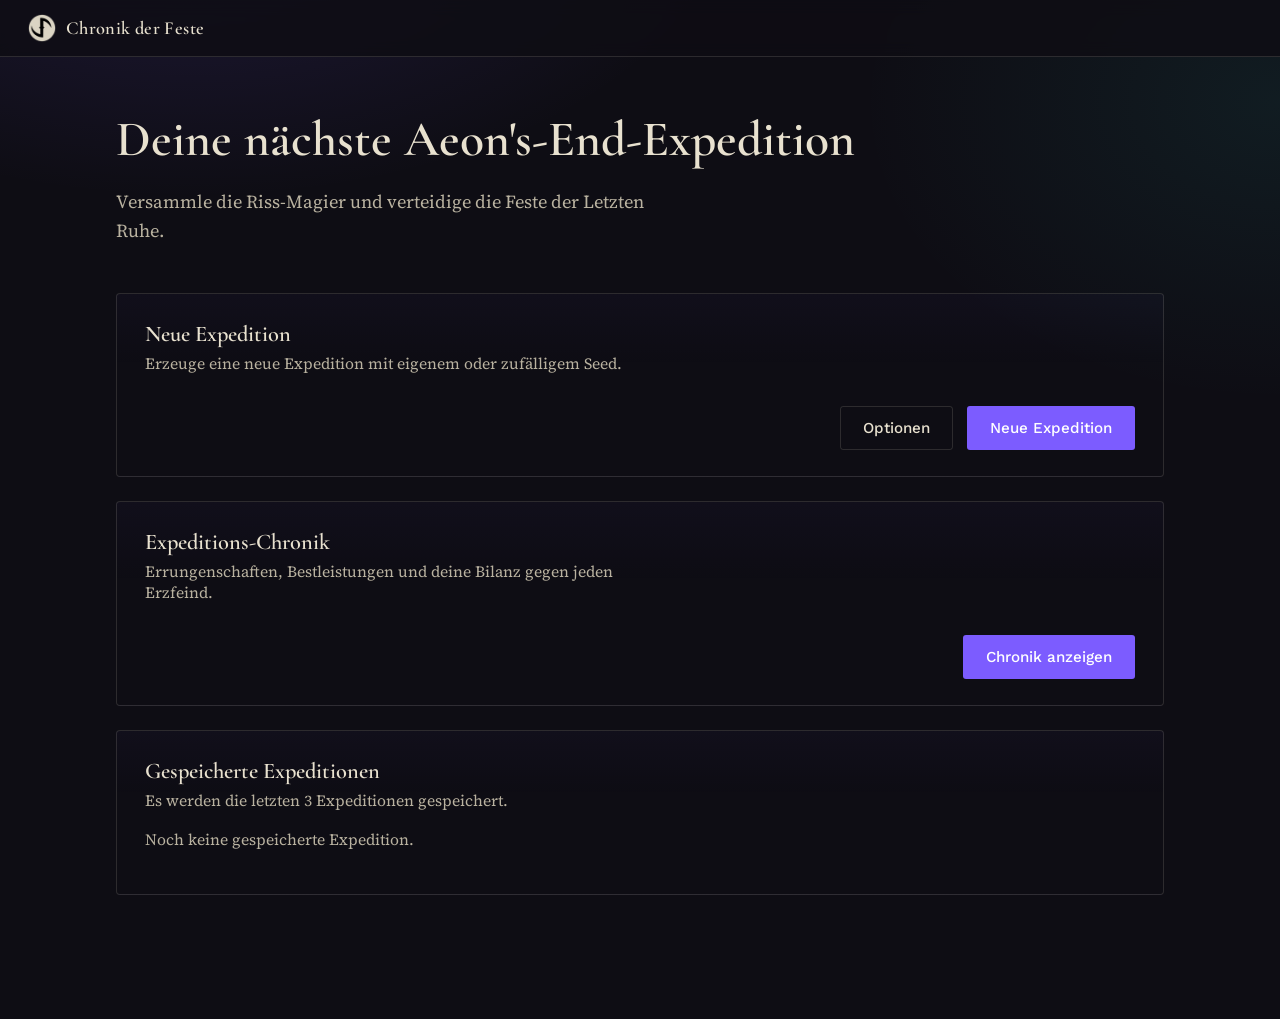
==== index.html @ 25f4274e "Update files" ====
<!DOCTYPE html>
<html lang="de">
<head>
<meta charset="UTF-8">
<meta name="viewport" content="width=device-width, initial-scale=1.0, viewport-fit=cover">
<title>Chronik der Feste — (Expeditions-Generator)</title>
<link rel="preconnect" href="https://fonts.googleapis.com">
<link href="https://fonts.googleapis.com/css2?family=Cormorant+Garamond:wght@500;600;700&family=Source+Serif+4:ital,wght@0,400;0,600;1,400&family=Work+Sans:wght@400;500;600&display=swap" rel="stylesheet">
<link rel="stylesheet" href="styles.css?v=20261008-7">

<!-- PWA / "Zum Home-Bildschirm hinzufügen" auf iPad -->
<link rel="manifest" href="manifest.json">
<link rel="apple-touch-icon" href="icons/aether-icon-180.png">
<link rel="icon" type="image/png" sizes="32x32" href="icons/aether-icon-32.png">
<link rel="icon" type="image/png" sizes="192x192" href="icons/aether-icon-192.png">
<meta name="apple-mobile-web-app-capable" content="yes">
<meta name="apple-mobile-web-app-status-bar-style" content="black-translucent">
<meta name="apple-mobile-web-app-title" content="Aeon's End">
<meta name="theme-color" content="#0e0d14">
</head>
<body>

<div class="sigilbar" id="topbar" hidden>
  <button type="button" class="sigilbar__brand sigilbar__brand--link" id="btnTopbarHome" title="Zur Startseite"><img class="sigilbar__logo" src="icons/aether-icon-64-parchment-inverted.png" alt="" aria-hidden="true">Chronik der Feste</button>
  <div class="sigilbar__steps" id="topbarInfo"></div>
</div>

<main id="app">

  <!-- ===================== Startseite ===================== -->
  <section class="screen" id="screen-home">
    <div class="hero">
      <h1 class="hero__title">Deine nächste Aeon's-End-Expedition</h1>
      <p class="hero__lede">Versammle die Riss-Magier und verteidige die Feste der Letzten Ruhe.</p>
    </div>

    <div class="panel">
      <div class="panel__title">Neue Expedition</div>
      <p class="panel__hint">Erzeuge eine neue Expedition mit eigenem oder zufälligem Seed.</p>
      <p class="panel__hint panel__hint--warning" id="newExpeditionLimitHint" hidden>Du hast bereits 3 Expeditionen gespeichert. Lösche zuerst eine bestehende Kampagne, um eine neue zu starten.</p>
      <div class="actions actions--end">
        <button class="btn btn--ghost" id="btnOptions">Optionen</button>
        <button class="btn btn--primary" id="btnNewExpedition">Neue Expedition</button>
      </div>
    </div>

    <div class="panel">
      <div class="panel__title">Expeditions-Chronik</div>
      <p class="panel__hint">Errungenschaften, Bestleistungen und deine Bilanz gegen jeden Erzfeind.</p>
      <div class="actions actions--end">
        <button class="btn btn--primary" id="btnChronicle">Chronik anzeigen</button>
      </div>
    </div>

    <div class="panel">
      <div class="panel__title">Gespeicherte Expeditionen</div>
      <p class="panel__hint">Es werden die letzten 3 Expeditionen gespeichert.</p>
      <div id="savedExpeditions"></div>
    </div>
  </section>

  <!-- ===================== Expeditions-Chronik ===================== -->
  <section class="screen" id="screen-chronicle">
    <h1 class="section-title">Expeditions-Chronik</h1>
    <p class="section-lede">Dein Fortschritt über alle Expeditionen hinweg: Errungenschaften, Bestleistungen und deine Bilanz gegen jeden Erzfeind.</p>

    <div class="panel">
      <div class="panel__title">Bestleistungen</div>
      <p class="panel__hint">Die drei schnellsten gewonnenen Expeditionen je Spieleranzahl, gemessen an der Gesamtspielzeit.</p>
      <div class="hs" id="highscoreList"></div>
    </div>

    <div class="panel">
      <div class="panel__title">Errungenschaften <span class="panel__count" id="achievementsSummary"></span></div>
      <div class="badge-grid" id="achievementsGrid"></div>
    </div>

    <div class="panel">
      <div class="panel__title">Erzfeind-Ranking <span class="panel__count" id="nemesisRankingSummary"></span></div>
      <p class="panel__hint">Siege und Niederlagen je Versuch, durchschnittliche Dauer gewonnener Kämpfe. Die Ampel leitet sich aus der Siegquote ab (grün leicht, gelb mittel, rot schwer) und erscheint ab 5 Versuchen gegen den Erzfeind, davor steht "Offen".</p>
      <div class="nrank" id="nemesisRankingList"></div>
    </div>

    <div class="actions">
      <button class="btn btn--ghost" id="btnChronicleReset">Zurücksetzen</button>
      <button class="btn btn--ghost" id="btnChronicleBack">Zurück</button>
    </div>
  </section>

  <!-- ===================== Optionen ===================== -->
  <section class="screen" id="screen-options">
    <h1 class="section-title">Optionen</h1>
    <p class="section-lede">Wähle, welche Erweiterungen für Magier/Erzfeinde/Schätze zur Verfügung stehen sollen, und ob der Marktplatz aus einem abweichenden Erweiterungs-Pool gespeist werden soll.</p>

    <div class="panel">
      <div class="panel__title">Erweiterungen (Magier / Erzfeinde / Schätze)</div>
      <div id="optionsExpansionGroups"></div>
    </div>

    <div class="panel">
      <div class="panel__title">Marktplatz-Setup</div>
      <p class="panel__hint">Aus dem Original-Randomizer übernommene Setups steuern, mit welchen Kosten-Einschränkungen die 4 Zauber / 3 Kristalle / 2 Artefakte des Start-Marktplatzes gezogen werden. Mehrere Setups können gleichzeitig aktiv sein — bei jeder neuen Expedition wird eines davon deterministisch über den Seed ausgewählt. Farben: Violett = Kristall, Blau = Artefakt, Beige = Zauber.</p>
      <div id="optionsMarketSetups"></div>
    </div>

    <div class="panel">
      <div class="panel__title">Magier — Tier-Liste</div>
      <p class="panel__hint">Rein informelles Rating als Einschätzungshilfe bei der Charakterauswahl — keine Spiellogik ist daran gebunden. Magier per Drag &amp; Drop in eine andere Zeile ziehen, um die Einordnung anzupassen.</p>
      <div class="tierboard" id="optionsMageTiers"></div>
      <div class="actions actions--end">
        <button class="btn btn--ghost btn--small" id="btnResetMageTiers">Standard-Zuordnung wiederherstellen</button>
      </div>
    </div>

    <div class="panel">
      <div class="panel__title">Reihenfolge-Randomizer — Erweiterte Regeln</div>
      <p class="panel__hint">Gilt für den Reihenfolge-Randomizer im Kampf-Detail-Screen.</p>
      <div class="tord-check-row">
        <input type="checkbox" id="optRuleNoTriple">
        <label for="optRuleNoTriple">
          <span class="tord-check-row__title">Nemesis maximal 2 Züge in Folge</span>
          <span class="tord-check-row__hint">Verhindert z.B. 2× Erzfeind am Rundenende + 2× Erzfeind nach dem Mischen direkt danach (4 in Folge).</span>
        </label>
      </div>
      <div class="tord-check-row">
        <input type="checkbox" id="optRuleNoFirstTurn">
        <label for="optRuleNoFirstTurn">
          <span class="tord-check-row__title">Nemesis darf einen neuen Kampf nicht eröffnen</span>
          <span class="tord-check-row__hint">Gilt nur für die allererste aufgedeckte Karte eines neuen Kampfes.</span>
        </label>
      </div>
    </div>

    <div class="panel">
      <div class="panel__title">Kampf-Detail-Screen — Darstellung</div>
      <div class="tord-check-row">
        <input type="checkbox" id="optTabletMode">
        <label for="optTabletMode">
          <span class="tord-check-row__title">Tablet-Modus</span>
          <span class="tord-check-row__hint">Aus: klassische Ansicht. An: neue, tablet-optimierte Ansicht mit größeren Karten und HP-Zählern.</span>
        </label>
      </div>
    </div>

    <div class="panel">
      <div class="panel__title">Expeditionsregeln</div>
      <div class="tord-check-row">
        <input type="checkbox" id="optFinalDefeat">
        <label for="optFinalDefeat">
          <span class="tord-check-row__title">Finale Niederlage nach 3 verlorenen Kämpfen gegen denselben Erzfeind</span>
          <span class="tord-check-row__hint">Ist die Option aktiv, endet die Expedition nach der 3. Niederlage in Folge gegen denselben Erzfeind auf dem Game-Over-Screen, statt zur Übersicht zurückzukehren.</span>
        </label>
      </div>
    </div>

    <div class="actions">
      <button class="btn btn--ghost" id="btnOptionsBack">Einstellungen übernehmen</button>
      <div></div>
    </div>
  </section>

  <!-- ===================== Neue Expedition ===================== -->
  <section class="screen" id="screen-new-expedition">
    <h1 class="section-title">Neue Expedition erzeugen</h1>
    <p class="section-lede">Gib der Expedition einen Namen und optional einen eigenen Seed. Bleibt der Seed leer, wird beim Erzeugen automatisch ein zufälliger Seed vergeben.</p>

    <div class="panel">
      <div class="field-row">
        <div class="field">
          <span>Name der Expedition</span>
          <input type="text" id="newExpeditionName">
        </div>
        <div class="field field--narrow">
          <span>Seed (optional)</span>
          <input type="text" id="newExpeditionSeed" placeholder="leer lassen für Zufall">
        </div>
      </div>
      <div class="field-row">
        <div class="field">
          <span>Marktplatz-Setup</span>
          <select id="newExpeditionMarketSetup"></select>
        </div>
        <div class="field">
          <span>Spieleranzahl</span>
          <select id="newExpeditionPlayerCount">
            <option value="2">2</option>
            <option value="3">3</option>
            <option value="4">4</option>
            <!-- Reine Markierung für 4 Spieler ohne eigene Spiellogik (keine offizielle
                 Regel-Variante): Party-Größe, Magier-Vorschläge (5), Schatz-Ziele und der
                 Nemesis-A/V-Kartenaufbau bleiben exakt identisch zur normalen Option "4" —
                 siehe createExpedition() in app.js. Ist jetzt der Default (siehe Nutzer-Vorgabe). -->
            <option value="4-easy" selected>4 Spieler: einfaches Spiel</option>
          </select>
        </div>
      </div>
      <div class="field-row">
        <div class="field">
          <span>Schwierigkeit</span>
          <!-- Eigenständige Option, losgelöst von "4 Spieler: einfaches Spiel" — steuert
               ausschließlich die Start-Werte der Feste-/Erzfeind-Zähler (siehe
               nemesisStartHealth()/festeStartValue() in app.js). -->
          <select id="newExpeditionDifficulty">
            <option value="normal">Normal</option>
            <option value="leicht" selected>Leicht</option>
          </select>
        </div>
        <div class="field"></div>
      </div>
    </div>

    <div class="actions">
      <button class="btn btn--ghost" id="btnNewExpeditionBack">Zurück</button>
      <button class="btn btn--primary" id="btnCreateExpedition">Expedition erzeugen</button>
    </div>
  </section>

  <!-- ===================== Aufbau 3a: Charakterauswahl ===================== -->
  <section class="screen" id="screen-build-party">
    <div class="build-progress"></div>
    <h1 class="section-title">Aufbau — Charakterauswahl</h1>
    <p class="section-lede" id="buildPartySeed"></p>
    <div class="panel">
      <div class="panel__title">Magier-Vorschläge <span class="count-badge" id="buildPartyCount"></span></div>
      <p class="panel__hint" id="buildPartyHint">Wähle deine Magier für die Gruppe.</p>
      <div class="chipgrid chipgrid--mages" id="buildPartyChoices"></div>
      <div class="synergy-hint" id="buildPartySynergyHint" hidden></div>
    </div>
    <div class="actions">
      <button class="btn btn--ghost" id="btnBuildPartyBack">Zurück</button>
      <button class="btn btn--primary" id="btnBuildPartyNext">Weiter</button>
    </div>
  </section>

  <!-- ===================== Aufbau 3b: Marktplatz-Vorschau ===================== -->
  <section class="screen" id="screen-build-market">
    <div class="build-progress"></div>
    <h1 class="section-title">Aufbau — Marktplatz-Vorschau</h1>
    <p class="section-lede">Das ist der Start-Marktplatz dieser Expedition (4 Zauber, 3 Kristalle, 2 Artefakte). <span id="buildMarketSetupName"></span></p>
    <div class="panel" id="buildMarketGroups"></div>
    <div class="actions">
      <button class="btn btn--ghost" id="btnBuildMarketBack">Zurück</button>
      <button class="btn btn--primary" id="btnBuildMarketNext">Weiter</button>
    </div>
  </section>

  <!-- ===================== Aufbau 3c: Nemesis-Vorbereitung ===================== -->
  <section class="screen" id="screen-build-nemesis">
    <div class="build-progress"></div>
    <h1 class="section-title">Aufbau — Nemesis-Vorbereitung</h1>
    <p class="section-lede">Lege alle verbesserten Nemesis-Karten, die diese Expedition insgesamt benötigt, bereit. Welcher Erzfeind welchen Kampf bestreitet, bleibt weiterhin bis zum jeweiligen Reveal ein Geheimnis.</p>
    <div id="buildNemesisList"></div>
    <div class="actions">
      <button class="btn btn--ghost" id="btnBuildNemesisBack">Zurück</button>
      <div class="actions actions--end">
        <button class="btn btn--ghost" id="btnBuildNemesisNext">Erzählung generieren</button>
        <button class="btn btn--primary" id="btnBuildNemesisSkipStory">Expedition starten</button>
      </div>
    </div>
  </section>

  <!-- ===================== Generierung (Copy & Paste) ===================== -->
  <section class="screen" id="screen-generate">
    <div class="build-progress"></div>
    <h1 class="section-title">Erzählung generieren</h1>
    <p class="section-lede">Kopiere den Prompt in ein Claude-Fenster, füge die Antwort danach hier ein.</p>

    <div class="actions actions--end actions--gap-below">
      <button class="btn btn--ghost" id="btnSkipStory">Starte Expedition ohne Erzählung</button>
    </div>

    <div class="panel">
      <div class="panel__title">1. Prompt kopieren</div>
      <p class="panel__hint" id="genCopyHint">Auf manchen Tablets funktioniert das automatische Kopieren nicht — der Prompt steht dann unten als Vorschau: Text per Fingertipp markieren und über das Kontextmenü kopieren.</p>
      <textarea class="prompt-textarea" id="genPromptText" rows="8" readonly></textarea>
      <div class="actions actions--end" style="margin-top:14px;">
        <button class="btn btn--ghost" id="btnCopyPrompt">📋 In die Zwischenablage kopieren</button>
      </div>
    </div>

    <div class="panel">
      <div class="panel__title">2. Antwort einfügen</div>
      <textarea class="prompt-textarea" id="genResponseInput" rows="10" placeholder="Antwort von Claude hier einfügen…"></textarea>
    </div>

    <div class="actions">
      <button class="btn btn--ghost" id="btnGenerateBack">Zurück</button>
      <button class="btn btn--primary" id="btnSubmitGeneration">Expedition starten</button>
    </div>
  </section>

  <!-- ===================== Expeditionsübersicht ===================== -->
  <section class="screen" id="screen-overview">
    <div class="hero">
      <p class="hero__kicker" id="overviewSeed"></p>
      <h1 class="hero__title" id="overviewName"></h1>
      <p class="hero__lede" id="overviewScore"></p>
    </div>

    <div class="actions actions--end actions--gap-below">
      <button class="btn btn--ghost" id="btnShowBarracks">Kaserne öffnen</button>
    </div>

    <div class="panel" id="barracksPanel" hidden>
      <div class="panel__title">Kaserne</div>
      <p class="panel__hint">Stelle Party, Marktplatz und aktive Schätze aus deiner gesamten Kaserne frei zusammen (entsprechend der Regeln). Eine gültige Auswahl wird automatisch übernommen.</p>
      <div id="barracksContent"></div>
      <p class="pool-summary" id="barracksHint"></p>
    </div>

    <div class="panel">
      <div class="panel__title">Erzfeinde</div>
      <div class="chipgrid" id="nemesisTiles"></div>
    </div>

    <div class="panel" id="epiloguePanel" hidden>
      <div class="chapter__eyebrow">Epilog</div>
      <h2 class="chapter__title" id="epilogueTitle"></h2>
      <div class="chapter__body" id="epilogueBody"></div>
    </div>
  </section>

  <!-- ===================== Story-Zwischenscreen (nur bei generierter Erzählung) ===================== -->
  <!-- Zeigt das Kapitel zum als Nächstes enthüllten Erzfeind, bevor es zum Kampf-Detail-Screen
       geht (siehe openNextBattle() in app.js). Wurde keine Erzählung generiert (storyDisabled),
       überspringt openNextBattle() diesen Screen komplett und navigiert direkt zu screen-battle. -->
  <section class="screen" id="screen-story">
    <h1 class="section-title" id="storyHeading"></h1>
    <div class="chapter" id="storyChapter"></div>
    <div class="actions">
      <button class="btn btn--ghost" id="btnStoryBack">Zurück</button>
      <button class="btn btn--primary" id="btnStoryStart">Kampf starten</button>
    </div>
  </section>

  <!-- ===================== Nemesis-Overlay: Kampf ===================== -->
  <!-- Zwei koexistierende Kampf-Detail-Screens, umschaltbar über die Option "Tablet-Modus"
       (app.options.tabletMode, siehe #screen-options und renderTurnOrder() in app.js):
       - #combatClassicView: der ursprüngliche Screen (gemergt aus turn-order-randomizer-prototype.html).
       - #combatTabletView: der tablet-optimierte Screen (gemergt aus tablet-combat.html, Stand 2026-09-24).
       Beide teilen sich denselben Zustand app.runtime.turnOrder — nur die Darstellung unterscheidet
       sich. Da beide Screens teils gleich benannte UI-Konzepte haben (Reveal-Zeile, Ablagestapel,
       Sonderfunktionen), sind alle IDs des klassischen Screens mit "Classic" suffixiert, um
       Kollisionen mit den Tablet-IDs zu vermeiden. Sichtbarkeit wird per [hidden] von renderBattle()
       gesteuert; die hier gesetzten hidden-Attribute sind nur der Default vor dem ersten Render. -->
  <section class="screen" id="screen-battle">
    <h1 class="section-title" id="battleHeading" style="margin-bottom:8px;"></h1>

    <div class="panel" id="beforeFightPanel" hidden style="margin-bottom:18px;">
      <div id="beforeFightInfo"></div>
    </div>

    <!-- ===== Klassischer Kampf-Detail-Screen (Standard, app.options.tabletMode === false) ===== -->
    <div id="combatClassicView">
      <div class="panel" id="tordPanelClassic">
        <div class="panel__title">Reihenfolge <span class="count-badge" id="tordTurnBadgeClassic"></span></div>

        <div class="tord-status" id="tordStatusClassic"></div>

        <div class="tord-stage">
          <div id="tordCurrentCardSlotClassic"></div>
          <div class="tord-current-info">
            <p class="tord-current-label" id="tordCurrentLabelClassic">Aktuell an der Reihe</p>
            <h2 class="tord-current-turntext" id="tordCurrentTurnTextClassic"></h2>
            <p class="tord-current-hint" id="tordCurrentHintClassic"></p>
          </div>
        </div>

        <div class="tord-actions">
          <button class="btn btn--primary" id="btnAdvanceTurnClassic">Zug beenden &amp; nächste Karte<span class="tord-kbd">Leertaste</span></button>
          <button class="btn btn--ghost" id="btnPeekClassic">Nächste Karte einsehen</button>
          <button class="btn btn--ghost" id="btnRevealDeckClassic">Restliches Deck aufdecken</button>
        </div>

        <div id="tordPeekSlotClassic"></div>

        <div class="tord-reveal" id="tordRevealSectionClassic" hidden>
          <div class="panel__title" style="font-size:1.05rem;">Aufgedecktes Deck <span style="color:var(--parchment-dim); font-weight:400; font-size:0.85rem;">(Reihenfolge per Drag &amp; Drop oder Pfeile anpassbar)</span></div>
          <p class="panel__hint" style="margin-bottom:6px;">Die linkeste Karte wird als nächstes gezogen.</p>
          <div class="tord-reveal-row" id="tordRevealRowClassic"></div>
          <div class="actions actions--start">
            <button class="btn btn--ghost btn--small" id="btnHideRevealClassic">Wieder verdecken</button>
          </div>
        </div>

        <div class="tord-history">
          <div class="panel__title" style="font-size:1.05rem;">Ablagestapel <span style="color:var(--parchment-dim); font-weight:400; font-size:0.85rem;">(bereits erfolgte Züge dieser Runde — wird beim Mischen für die Folgerunde zurückgesetzt)</span></div>
          <div class="tord-history-row" id="tordHistoryRowClassic"></div>
        </div>

        <div class="tord-special">
          <button class="btn btn--ghost btn--small" id="btnToggleSpecialClassic">Sonderfunktionen ▾</button>
          <div class="tord-special-body" id="tordSpecialBodyClassic" hidden>
            <p class="panel__hint">Nur für seltene Sonderfälle (z. B. Karten- oder Nemesis-Effekte, die eine bereits abgelegte Karte dieser Runde zurück ins Deck mischen).</p>
            <div class="tord-special-actions">
              <button class="btn btn--ghost btn--small" id="btnSpecialPlayerClassic">Spielerkarte zurückmischen</button>
              <button class="btn btn--ghost btn--small" id="btnSpecialNemesisClassic">Erzfeindkarte zurückmischen</button>
            </div>
            <div id="tordSpecialPickerRowClassic"></div>
          </div>
        </div>
      </div>

      <div class="actions">
        <button class="btn btn--ghost" id="btnBattleBackOverviewClassic">Zurück</button>
        <button class="btn btn--loss" id="btnBattleLossClassic">Niederlage</button>
        <button class="btn btn--victory" id="btnBattleWinClassic">Sieg</button>
      </div>
    </div>

    <!-- ===== Tablet-optimierter Kampf-Detail-Screen (app.options.tabletMode === true) ===== -->
    <div id="combatTabletView" hidden>
      <div class="tablet-orientation-hint">Für die beste Ansicht das Tablet ins Querformat drehen.</div>

      <div class="tablet-stage" id="tabletStage">
        <div class="tablet-col tablet-col--feste">
          <div class="tablet-fight-title">
            <div class="tablet-fight-title__feste">Feste der Letzten Ruhe</div>
          </div>
          <div class="hp-counter hp-counter--feste" id="hpFeste">
            <button class="hp-counter__btn" id="btnFestePlus" aria-label="Feste +1">+</button>
            <span class="hp-counter__value" id="hpFesteValue">30</span>
            <button class="hp-counter__btn" id="btnFesteMinus" aria-label="Feste −1">−</button>
          </div>
        </div>

        <div class="tablet-col tablet-col--center">
          <div class="tablet-center">
            <div class="tablet-active-wrap">
              <button class="tablet-active-card" id="tabletActiveCard" title="Zug beenden &amp; nächste Karte (Leertaste)"></button>
            </div>

            <div id="tabletPeekSlot"></div>

            <div class="tablet-deck-discard-row">
              <div class="tablet-deck-discard-col">
                <div class="tord-deckstack" id="tabletDeckStack" title="Deck aufdecken &amp; Reihenfolge anpassen"></div>
              </div>
              <div class="tablet-deck-discard-col">
                <div class="tord-discard-slot" id="tabletDiscardSlot" title="Ablagestapel &amp; Sonderfunktionen"></div>
              </div>
            </div>

            <div class="tablet-center__utility">
              <button class="btn btn--ghost btn--small" id="btnTabletPeek">Nächste Karte einsehen</button>
            </div>

            <div class="tablet-center__actions">
              <button class="btn btn--ghost" id="btnBattleBackOverview">Zurück</button>
              <button class="btn btn--loss" id="btnBattleLoss">Niederlage</button>
              <button class="btn btn--victory" id="btnBattleWin">Sieg</button>
            </div>
          </div>
        </div>

        <div class="tablet-col tablet-col--erzfeind">
          <div class="hp-counter hp-counter--erzfeind" id="hpErzfeind">
            <button class="hp-counter__btn" id="btnErzfeindMinus" aria-label="Erzfeind −1">−</button>
            <span class="hp-counter__value" id="hpErzfeindValue">0</span>
            <button class="hp-counter__btn" id="btnErzfeindPlus" aria-label="Erzfeind +1">+</button>
          </div>
          <div class="tablet-fight-title">
            <div class="tablet-fight-title__nemesis" id="tabletNemesisName"></div>
          </div>
        </div>
      </div>
    </div>
  </section>

  <!-- Deck-Overlay: "Aufgedecktes Deck" (Drag & Drop), aus dem Hauptscreen ausgelagert. -->
  <div class="tablet-overlay" id="overlayDeck" hidden>
    <div class="panel tablet-overlay__panel">
      <div class="tablet-overlay__head">
        <div class="panel__title" style="margin-bottom:0;">Aufgedecktes Deck <span style="color:var(--parchment-dim); font-weight:400; font-size:0.85rem;">(Reihenfolge per Drag &amp; Drop anpassbar)</span></div>
        <button class="tablet-overlay__close" id="btnCloseDeckOverlay" aria-label="Schließen">&times;</button>
      </div>
      <div class="tord-reveal-row" id="tordRevealRow"></div>
    </div>
  </div>

  <!-- Ablage-Overlay: Ablagestapel-Verlauf + Sonderfunktionen (Karte zurückmischen). -->
  <div class="tablet-overlay" id="overlayDiscard" hidden>
    <div class="panel tablet-overlay__panel">
      <div class="tablet-overlay__head">
        <div class="panel__title" style="margin-bottom:0;">Ablagestapel</div>
        <button class="tablet-overlay__close" id="btnCloseDiscardOverlay" aria-label="Schließen">&times;</button>
      </div>
      <div class="tord-history-row" id="tordHistoryRow"></div>

      <div class="tord-special" style="margin-top:26px;">
        <div class="tord-special-actions">
          <button class="btn btn--ghost btn--small" id="btnSpecialPlayer">Spielerkarte zurückmischen</button>
          <button class="btn btn--ghost btn--small" id="btnSpecialNemesis">Erzfeindkarte zurückmischen</button>
        </div>
        <div id="tordSpecialPickerRow"></div>
      </div>
    </div>
  </div>

  <!-- ===================== Niederlage: Unterstützung anfordern ===================== -->
  <section class="screen" id="screen-loss-reward">
    <h1 class="section-title">Niederlage — Unterstützung anfordern</h1>
    <p class="section-lede section-lede--flavor" id="lossDefeatText"></p>
    <p class="section-lede">Wähle eine Kategorie (oder "Zufall") und erhalte Unterstützung für deinen nächsten Versuch.</p>
    <div class="panel">
      <div class="field">
        <span>Kategorie</span>
        <select id="lossCategorySelect"></select>
      </div>
    </div>
    <div class="panel" id="lossRewardCardArea"></div>
    <div class="actions">
      <button class="btn btn--ghost" id="btnLossRewardBack">Zurück</button>
      <button class="btn btn--primary" id="btnLossRewardNext" disabled>Weiter</button>
    </div>
  </section>

  <!-- ===================== Niederlage: Marktplatz ausgleichen ===================== -->
  <section class="screen" id="screen-loss-banish">
    <h1 class="section-title">Niederlage — Marktplatz ausgleichen</h1>
    <p class="section-lede" id="lossBanishHint"></p>
    <div class="panel" id="lossBanishGrid"></div>
    <div class="actions actions--end">
      <button class="btn btn--ghost" id="btnLossBanishBack">Niederlage zurücknehmen</button>
      <button class="btn btn--primary" id="btnConfirmLossBanish">Bestätigen</button>
    </div>
  </section>

  <!-- ===================== Sieg: Marktplatz ausgleichen + Schatzauswahl =====================
       Neue Zauber/Kristall/Artefakt-Karten tragen das "NEU"-Label (siehe renderWinBanish()); nur
       die Schätze haben noch einen eigenen Aufdeck-Schritt (siehe winTreasureGrid).
       Vorgeschichte/Archiv: archive/win-reward-screen.html -->
  <section class="screen" id="screen-win-banish">
    <h1 class="section-title">Sieg — Konfiguration Marktplatz &amp; Schätze</h1>
    <p class="section-lede">Wähle genau 1 Karte je Typ (Zauber, Kristall, Artefakt), die aus dem aktiven Marktplatz in die Kaserne übergeben werden soll – entweder eine bestehende oder die neu gezogene. Es bleiben stets 4 Zauber, 3 Kristalle, 2 Artefakte aktiv.</p>
    <div class="panel" id="winBanishGrid"></div>
    <div class="panel" id="winTreasureGrid" hidden></div>
    <p class="pool-summary" id="winBanishHint"></p>
    <div class="actions actions--end">
      <button class="btn btn--ghost" id="btnWinBanishBack">Sieg zurücknehmen</button>
      <button class="btn btn--primary" id="btnConfirmWinBanish">Bestätigen</button>
    </div>
  </section>

  <!-- ===================== Siegesseite (nur nach dem 4. Kampf) ===================== -->
  <section class="screen" id="screen-victory">
    <div class="victory-hero">
      <p class="victory-hero__kicker">Die Feste der Letzten Ruhe ist gerettet</p>
      <h1 class="victory-hero__title">Expedition vollendet</h1>
      <p class="victory-hero__score" id="victoryScore"></p>
      <p class="victory-hero__duration" id="victoryTotalDuration"></p>
    </div>

    <div class="panel panel--achievements" id="victoryAchievementsPanel" hidden>
      <div class="panel__title">Meilensteine dieser Expedition</div>
      <div class="badge-grid badge-grid--expedition" id="victoryAchievementsGrid"></div>
    </div>

    <div class="panel">
      <div class="panel__title">Eure Gruppe</div>
      <div class="chipgrid" id="victoryPartyChips"></div>
    </div>

    <div class="panel">
      <div class="panel__title">Bezwungene Erzfeinde</div>
      <div class="chipgrid" id="victoryNemesisTiles"></div>
    </div>

    <div class="panel" id="victoryEpiloguePanel" hidden>
      <div class="chapter__eyebrow">Epilog</div>
      <h2 class="chapter__title" id="victoryEpilogueTitle"></h2>
      <div class="chapter__body" id="victoryEpilogueBody"></div>
    </div>

    <div class="actions actions--end">
      <button class="btn btn--ghost" id="btnVictoryHome">Zur Startseite</button>
      <button class="btn btn--primary" id="btnVictoryNewExpedition">Neue Expedition starten</button>
    </div>
  </section>

  <div class="confetti" id="victoryConfetti" aria-hidden="true"></div>

  <!-- ===================== Game-Over-Screen (finale Niederlage) ===================== -->
  <!-- Nur erreichbar über finalizeLoss(), wenn Option "Finale Niederlage nach 3 verlorenen
       Kämpfen" aktiv ist und die 3. Niederlage in Folge gegen denselben Erzfeind eintritt —
       kein eigener Navigationseinstieg (keine goto('game-over')-Aufrufe außerhalb davon). -->
  <section class="screen" id="screen-game-over">
    <div class="game-over-hero">
      <img class="game-over-hero__icon" src="icons/svg/nemesis.svg" alt="" aria-hidden="true">
      <h1 class="game-over-hero__title">Finale Niederlage</h1>
      <p class="game-over-hero__text" id="gameOverText"></p>
    </div>

    <div class="panel panel--achievements" id="gameOverAchievementsPanel" hidden>
      <div class="panel__title">Meilensteine dieser Expedition</div>
      <div class="badge-grid badge-grid--expedition" id="gameOverAchievementsGrid"></div>
    </div>

    <div class="actions actions--end">
      <button class="btn btn--ghost" id="btnGameOverHome">Zur Startseite</button>
      <button class="btn btn--loss" id="btnGameOverNewExpedition">Neue Expedition starten</button>
    </div>
  </section>

</main>

<div class="toast" id="toast" hidden></div>

<!-- Soundeffekte laufen seit dem Umstieg auf die Web Audio API nicht mehr über <audio>-Elemente
     im DOM, sondern werden in app.js (SFX_FILES / NEMESIS_SFX_FILES / preloadAllSfx) geladen und
     als AudioBuffer gecacht. Grund: iOS Safari musste bei <audio>.play() den Decoder jedes Mal neu
     anstoßen, was auf dem iPad zu spürbarer Verzögerung führte. -->

<script src="data.js?v=20260925-2"></script>
<script src="plan.js?v=20260925-2"></script>
<script src="achievements.js?v=20261006-2"></script>
<script src="treasure-icons.js?v=20261007-1"></script>
<script src="app.js?v=20261008-1"></script>
</body>
</html>
---- styles.css ----
:root {
  --void: #0e0d14;
  --deep: #171a2e;
  --deep-2: #1f2340;
  --aetherium: #7c5cff;
  --aetherium-dim: #5a41b8;
  --breach: #34d0c4;
  --parchment: #e8e1cf;
  --parchment-dim: #b9b2a0;
  --ember: #c1443b;
  --line: rgba(232, 225, 207, 0.14);
  /* Punkt 25: eigene Statusfarbe für besiegte Erzfeinde (grün), unabhängig von --select
     (Karten-Auswahl-Indikator), damit beide Bedeutungen visuell nicht verschmelzen. */
  --verdant: #4caf6d;
  --verdant-dim: #1c3a24;
  /* Auswahl-Indikator für Karten: bewusst unabhängig von den Kartentyp-Farben (--color-*),
     damit "ausgewählt" immer klar erkennbar bleibt, egal welche Subtyp-Einfärbung die Karte hat. */
  --select: #57d768;

  /* Einheitliche Kartentyp-Palette (Punkt 3/6). Kristall/Relic/Zauber orientieren sich an den
     Original-Randomizer-Tönen (siehe Kommentar bei AEONS_DATA.marketSetups in data.js); die
     Schatz-Stufen greifen die Original-treasureColors aus mainTheme.ts auf (Stufe I = Bronze/Kupfer,
     Stufe II = Indigo/Violett, Stufe III = Gold) und sind tonal an Kristall/Relic/Zauber angepasst.
     Angriff/Plan/Monster (Nemesis-Kartentypen, Punkt 6) sind neu definiert, aber im selben
     Sättigungs-/Helligkeitsbereich gehalten, damit alle Kategorien harmonisch wirken. */
  --color-zauber: #eedb96;
  --color-zauber-dim: #3c3520;
  --color-kristall: #8ebbcc;
  --color-kristall-dim: #22373f;
  --color-relic: #94c1f4;
  --color-relic-dim: #1f2f42;
  /* Werte aus card-component-preview.html übernommen (Nutzer-Vorgabe): näher an der
     Kristall/Relic/Zauber-Sättigung als die vorherigen Platzhalterfarben. */
  --color-schatz-1: #d6c785;
  --color-schatz-1-dim: #3c3720;
  --color-schatz-1-shard: #bda9d1;
  --color-schatz-1-shard-dim: #33283e;
  --color-schatz-1-spell: #d6c785;
  --color-schatz-1-spell-dim: #3c3720;
  --color-schatz-2: #6ac8bf;
  --color-schatz-2-dim: #1c3b38;
  --color-schatz-3: #ebbf47;
  --color-schatz-3-dim: #413516;
  /* Nutzer-Vorschlag (Angriff #d5c4d4/Plan #fef192/Monster #fdfffd) tonal an die bestehende
     Farbskala angeglichen: gleiche Sättigungs-/Helligkeitsliga wie Zauber/Kristall/Relic statt der
     vom Nutzer vorgeschlagenen sehr blassen/entsättigten Werte, die auf dunklem Grund kaum
     Kontrast/Charakter gehabt hätten. Zusätzlich Angriff/Monster deutlich im Farbton auseinander-
     gezogen (Nutzer-Feedback: beide lagen sich vorher zu nahe) — Plan=Gelb (H53°), Angriff=Pink/
     Magenta (H330°), Monster=Lila (H288°, Nutzer-Wunsch statt Grün) — gleichmäßig über den
     Farbkreis verteilt statt benachbart. */
  --color-angriff: #d3699e;
  --color-angriff-dim: #381e2b;
  --color-plan: #d3c769;
  --color-plan-dim: #38351e;
  --color-monster: #b56bc7;
  --color-monster-dim: #331e38;

  /* Magier-Karte ("lang"): eigener, kühl-metallischer Ton, bewusst abgesetzt von den warmen
     Zauber/Schatz-Farben und dem satten Kristall/Relic/Monster-Violett/Blau. */
  --color-magier: #9fb2c8;
  --color-magier-dim: #232b36;

  /* Tier-Rating Magier (aus card-component-preview.html übernommen): rein kosmetisches Label zur
     Einschätzung der Magier-Stärke bei der Charakterauswahl — keine Spiellogik daran gebunden.
     S (Gold) > A (Grün) > B (Türkis) > C (Amber) > D (Rot). */
  --tier-s: #ffd54f;
  --tier-a: #57d768;
  --tier-b: #34d0c4;
  --tier-c: #e0b968;
  --tier-d: #b5453d;

  /* Einheitliche Kartengröße: EINZIGE Quelle der Wahrheit für die Maße jeder auswählbaren
     Karten-Komponente (.card) UND ihres Flip-Platzhalters (.flipcard, siehe Punkt 27). Beide
     Regeln referenzieren ausschließlich diese Variablen, statt die Maße als eigene Literale zu
     duplizieren — so kann der verdeckte Platzhalter nie von der aufgedeckten Karte abweichen. */
  --card-w: 240px;
  --card-h: 300px;

  /* Gemeinsame Kartengröße für die drei Tablet-Kampf-Overlays (Reihenfolgedeck, Ablagestapel,
     Zurückmischen-Auswahl) — Nutzerwunsch 2026-09-25, dass alle drei gleich groß wirken. Analog zum
     --card-w/--card-h-Muster oben: EINZIGE Quelle der Wahrheit, siehe [[aeons_end_tord_overlay_card_size]]
     und [[aeons_end_tablet_kampf_optimierung]] Punkt 3 (Refactoring 2026-10-06, vorher drei separate
     --tc-w/--tc-h-Literale). */
  --tord-overlay-card-w: 192px;
  --tord-overlay-card-h: 268px;

  /* Aeons-End-Schriftfamilie (aus card-component-preview.html übernommen): Friz Quadrata Bold für
     Titel/Überschriften, Charter Roman für Fließtext — beide lizenzpflichtig bzw. nur als
     System-Font vorhanden, daher mit optisch nahen, frei verfügbaren Ersatzschriften als Fallback.
     Wirkt global, weil bereits die gesamte Anwendung über --serif-display/--serif-body läuft. */
  --serif-display: 'Friz Quadrata', 'Friz Quadrata Bold', Copperplate, 'Cinzel', 'Cormorant Garamond', Georgia, serif;
  --serif-body: Charter, 'Bitstream Charter', 'Source Serif 4', Georgia, serif;
  --sans: 'Work Sans', -apple-system, BlinkMacSystemFont, sans-serif;
}

* { box-sizing: border-box; }

html, body {
  margin: 0;
  background: var(--void);
  color: var(--parchment);
  font-family: var(--sans);
  min-height: 100vh;
}

body {
  background-image:
    radial-gradient(ellipse 900px 500px at 15% -10%, rgba(124,92,255,0.16), transparent 60%),
    radial-gradient(ellipse 700px 500px at 100% 10%, rgba(52,208,196,0.08), transparent 60%);
  background-repeat: no-repeat;
}

h1, h2, h3 { font-family: var(--serif-display); font-weight: 600; margin: 0; }

a { color: var(--breach); }

/* Top progress bar */
.sigilbar {
  position: sticky;
  top: 0;
  z-index: 20;
  display: flex;
  align-items: center;
  gap: 24px;
  padding: 14px 28px;
  /* iPhone/iPad als Home-Bildschirm-App (black-translucent + viewport-fit=cover): Inhalt läuft sonst
     unter Statusleiste/Notch (Uhrzeit überlagert den Titel). Sichere Ränder oben/links/rechts
     einrechnen — der Balken-Hintergrund reicht weiterhin bis an den Bildschirmrand. */
  padding-top: calc(14px + env(safe-area-inset-top, 0px));
  padding-left: calc(28px + env(safe-area-inset-left, 0px));
  padding-right: calc(28px + env(safe-area-inset-right, 0px));
  background: rgba(14,13,20,0.86);
  backdrop-filter: blur(8px);
  border-bottom: 1px solid var(--line);
}
.sigilbar__brand {
  font-family: var(--serif-display);
  font-weight: 600;
  font-size: 1.15rem;
  letter-spacing: 0.02em;
  white-space: nowrap;
}
/* Titel links ist der Weg zur Startseite (ersetzt den früheren "Zur Startseite"-Button). */
.sigilbar__brand--link {
  display: inline-flex;
  align-items: center;
  gap: 10px;
  background: none;
  border: 0;
  padding: 0;
  margin: 0;
  color: var(--parchment);
  cursor: pointer;
  transition: color 0.15s;
}
.sigilbar__logo { width: 28px; height: 28px; display: block; flex-shrink: 0; }
.sigilbar__brand--link:hover, .sigilbar__brand--link:focus-visible { color: var(--breach); outline: none; }
.sigilbar__steps {
  display: flex;
  gap: 10px;
  list-style: none;
  margin: 0;
  padding: 0;
  flex: 1;
}
.sigilbar__steps li {
  display: flex;
  align-items: center;
  gap: 6px;
  font-size: 0.85rem;
  color: var(--parchment-dim);
}
.sigilbar__steps li .glyph {
  width: 22px;
  height: 22px;
  border-radius: 50%;
  border: 1px solid var(--line);
  display: flex;
  align-items: center;
  justify-content: center;
  font-family: var(--serif-display);
  font-size: 0.8rem;
}
.sigilbar__steps li.done .glyph { background: var(--aetherium); border-color: var(--aetherium); color: #fff; }
.sigilbar__steps li.active .glyph { border-color: var(--breach); color: var(--breach); }
.sigilbar__steps li.active { color: var(--parchment); }

/* Aufbau-Fortschrittsanzeige (4 Schritte: Charakterauswahl → Marktplatz →
   Nemesis-Vorbereitung → Erzählung generieren), sitzt oberhalb der jeweiligen
   .section-title-Überschrift auf den 4 Aufbau-Screens. Reines Fortschritts-
   Feedback, keine eigene Navigation. */
.build-progress {
  display: flex;
  align-items: center;
  margin-bottom: 22px;
}
.build-progress__step {
  display: flex;
  align-items: center;
  gap: 10px;
  flex: 0 0 auto;
}
.build-progress__circle {
  width: 30px;
  height: 30px;
  border-radius: 50%;
  border: 1px solid var(--line);
  display: flex;
  align-items: center;
  justify-content: center;
  flex-shrink: 0;
  font-family: var(--serif-display);
  font-size: 0.85rem;
  font-weight: 600;
  color: var(--parchment-dim);
  background: rgba(255, 255, 255, 0.03);
  transition: background 0.2s, border-color 0.2s, color 0.2s;
}
.build-progress__label {
  font-size: 0.82rem;
  color: var(--parchment-dim);
  white-space: nowrap;
  transition: color 0.2s;
}
.build-progress__line {
  flex: 1 1 32px;
  min-width: 20px;
  height: 1px;
  background: var(--line);
  margin: 0 12px;
  transition: background 0.2s;
}
.build-progress__line.is-done { background: var(--aetherium); }
.build-progress__step--done .build-progress__circle { background: var(--aetherium); border-color: var(--aetherium); color: #fff; }
.build-progress__step--active .build-progress__circle { border-color: var(--breach); color: var(--breach); }
.build-progress__step--active .build-progress__label { color: var(--parchment); }
@media (max-width: 720px) {
  .build-progress__label { display: none; }
  .build-progress { margin-bottom: 16px; }
}

main#app {
  /* Punkt: Kartenraster (Aufbau — Marktplatz-Vorschau, Kaserne-Marktplatz) soll bis zu 4
     Karten pro Zeile zeigen statt 3. .card ist 240px breit, .chipgrid/.market-grid haben
     10px Gap -> 4*240 + 3*10 = 990px Inhaltsbreite nötig. Die Marktplatz-Raster stecken
     zusätzlich in .panel (26px/28px Innenabstand) innerhalb von main#app (28px Innenabstand),
     daher entsprechend breiterer Rahmen als vorher (880px, das nur für ~3 Karten reichte). */
  max-width: 1104px;
  margin: 0 auto;
  padding: 56px 28px 100px;
  /* Home-Bildschirm-App: Seitenränder (Querformat/Notch) und Home-Indikator unten freihalten. */
  padding-left: calc(28px + env(safe-area-inset-left, 0px));
  padding-right: calc(28px + env(safe-area-inset-right, 0px));
  padding-bottom: calc(100px + env(safe-area-inset-bottom, 0px));
}
/* Startseite (Topbar ausgeblendet): Statusleiste/Dynamic Island darf den Titel nicht überdecken. */
body:has(#topbar[hidden]) main#app {
  padding-top: calc(56px + env(safe-area-inset-top, 0px));
}
/* Tablet-Kampf-Detail-Screen (Tablet-Modus aktiviert, #combatTabletView sichtbar): das 3-Spalten-
   Grid ist bereits knapp bemessen (siehe Kommentare in renderBattle()) — der übliche 56px-
   Abstand oben verschwendet dort Platz, daher hier auf 0 reduziert. :has() statt einer JS-
   gesetzten Klasse, da main#app sich nicht je Screen ändert. */
main#app:has(#screen-battle:not([hidden]) #combatTabletView:not([hidden])) {
  /* Topbar ist hier ausgeblendet (siehe renderScreen()) — nur den sicheren Rand oben freihalten. */
  padding-top: env(safe-area-inset-top, 0px);
}

.screen[hidden] { display: none; }

/* Hero */
.hero { margin-bottom: 48px; }
.hero__kicker {
  font-family: var(--sans);
  font-size: 0.9rem;
  color: var(--breach);
  margin: 0 0 14px;
}
.hero__title {
  font-size: 3.1rem;
  line-height: 1.08;
  margin-bottom: 20px;
}
.hero__lede {
  font-family: var(--serif-body);
  font-size: 1.15rem;
  line-height: 1.6;
  color: var(--parchment-dim);
  max-width: 62ch;
}

.section-title { font-size: 2.2rem; margin-bottom: 12px; }
.section-lede {
  font-family: var(--serif-body);
  color: var(--parchment-dim);
  max-width: 68ch;
  line-height: 1.55;
  margin-bottom: 32px;
}

.section-lede--flavor {
  font-style: italic;
  margin-bottom: 8px;
}

/* Panels */
.panel {
  border: 1px solid var(--line);
  border-radius: 4px;
  padding: 26px 28px;
  margin-bottom: 24px;
  background: linear-gradient(180deg, rgba(124,92,255,0.03), transparent 40%);
}
.panel__title {
  font-family: var(--serif-display);
  font-weight: 600;
  font-size: 1.4rem;
  margin-bottom: 6px;
  display: flex;
  align-items: baseline;
  gap: 12px;
}
.panel__hint {
  font-family: var(--serif-body);
  color: var(--parchment-dim);
  font-size: 0.98rem;
  margin: 0 0 18px;
  max-width: 64ch;
}
/* Hinweis bei erreichter Max-3-Sperre für "Neue Expedition" (siehe updateNewExpeditionAvailability()
   in app.js) — bewusst in --ember (Warnfarbe), damit er sich vom neutralen panel__hint abhebt. */
.panel__hint--warning { color: var(--ember); }
.group-label {
  font-size: 1.02rem;
  color: var(--parchment-dim);
  font-weight: 500;
  margin: 22px 0 10px;
  font-family: var(--serif-display);
}
.group-label:first-of-type { margin-top: 4px; }
/* Punkt 26: kleinere Unter-Überschrift für Kaserne-Untergruppen (z.B. je Marktplatz-Subtyp
   oder je Schatzstufe innerhalb der Kaserne-Sektionen). */
.group-label--sub {
  font-size: 0.88rem;
  color: var(--parchment-dim);
  font-weight: 500;
  margin: 12px 0 8px;
  font-family: var(--serif-display);
  opacity: 0.85;
}

/* Punkt 41: visueller Hinweis in der Kaserne, wenn eine Sektion (Party/Marktplatz/Schätze)
   noch nicht den Regeln entspricht — verhindert die Navigation in den nächsten Kampf. */
.barracks-group { padding: 4px 10px; margin: 0 -10px; border-radius: 10px; transition: background 0.3s, box-shadow 0.3s; }
.barracks-group--attention {
  background: rgba(199, 74, 58, 0.08);
  box-shadow: 0 0 0 1px var(--ember);
  animation: barracks-attention-pulse 1.4s ease-in-out 2;
}
@keyframes barracks-attention-pulse {
  0%, 100% { box-shadow: 0 0 0 1px var(--ember); }
  50% { box-shadow: 0 0 0 3px var(--ember); }
}
.barracks-group__warn {
  color: var(--ember);
  font-family: var(--sans);
  font-size: 0.82rem;
  font-weight: 600;
  margin-left: 8px;
}

.count-badge {
  font-family: var(--sans);
  font-size: 0.85rem;
  color: var(--breach);
}

/* Field inputs */
.field-row { display: flex; gap: 16px; flex-wrap: wrap; }
/* Punkt 30a: mehr Luft zwischen zwei gestapelten Zeilen (z.B. Name/Marktplatz-Setup und Seed/
   Spieleranzahl auf "Neue Expedition erzeugen") statt der bisher fehlenden vertikalen Abstands. */
.field-row + .field-row { margin-top: 18px; }
.field { display: flex; flex-direction: column; gap: 6px; flex: 1; min-width: 220px; }
.field--narrow { flex: 0 0 260px; }
.field span { font-size: 0.85rem; color: var(--parchment-dim); }
.field input {
  background: var(--deep);
  border: 1px solid var(--line);
  border-radius: 3px;
  padding: 10px 12px;
  color: var(--parchment);
  font-family: var(--sans);
  font-size: 0.95rem;
}
.field input:focus {
  outline: 2px solid var(--aetherium);
  outline-offset: 1px;
}
/* <select>-Elemente übernahmen bisher die weiße Browser-Voreinstellung (siehe Screenshot) —
   jetzt im selben dunklen Feld-Look wie .field input, inkl. eigenem Pfeil-Icon in Parchment-Ton. */
.field select {
  appearance: none;
  -webkit-appearance: none;
  -moz-appearance: none;
  background-color: var(--deep);
  background-image: url("data:image/svg+xml,%3Csvg xmlns='http://www.w3.org/2000/svg' width='10' height='6' viewBox='0 0 10 6'%3E%3Cpath d='M0 0L5 6L10 0Z' fill='%23b9b2a0'/%3E%3C/svg%3E");
  background-repeat: no-repeat;
  background-position: right 14px center;
  border: 1px solid var(--line);
  border-radius: 3px;
  padding: 10px 36px 10px 12px;
  color: var(--parchment);
  font-family: var(--sans);
  font-size: 0.95rem;
  cursor: pointer;
}
.field select:focus {
  outline: 2px solid var(--aetherium);
  outline-offset: 1px;
}
.field select option {
  background: var(--deep);
  color: var(--parchment);
}
.prompt-textarea {
  background: var(--deep);
  border: 1px solid var(--line);
  border-radius: 3px;
  padding: 12px 14px;
  color: var(--parchment);
  font-family: var(--serif-body);
  font-size: 0.92rem;
  line-height: 1.5;
  resize: vertical;
  width: 100%;
}
.prompt-textarea:focus {
  outline: 2px solid var(--aetherium);
  outline-offset: 1px;
}
.prompt-textarea[readonly] { color: var(--parchment-dim); }

/* Chip selection grid */
.chipgrid {
  display: flex;
  flex-wrap: wrap;
  gap: 10px;
}
.chip {
  position: relative;
  border: 1px solid var(--line);
  border-radius: 3px;
  padding: 10px 16px;
  cursor: pointer;
  font-family: var(--sans);
  font-size: 0.92rem;
  background: rgba(255,255,255,0.02);
  transition: border-color 0.15s, background 0.15s, box-shadow 0.15s;
  user-select: none;
}
.chip:hover { border-color: var(--aetherium-dim); }
.chip.selected {
  border-color: var(--aetherium);
  background: rgba(124,92,255,0.14);
  box-shadow: 0 0 0 1px var(--aetherium) inset;
}
.chip.disabled { opacity: 0.35; cursor: not-allowed; }
/* Name/Titel-Zeile: global gleicher Titel-Font wie .card__name (--serif-display), statt des
   generischen --sans, den .chip zuvor für alles (auch den Namen) geerbt hat. Betrifft Magier-
   Auswahl-Chips und die verbesserten Nemesis-Karten (.chip--nemesis). */
.chip__name {
  font-family: var(--serif-display);
  font-size: 1rem;
}
.chip .chip__sub {
  display: block;
  font-family: var(--sans);
  font-size: 0.78rem;
  color: var(--parchment-dim);
  margin-top: 2px;
}
.chip.selected .chip__sub { color: var(--breach); }

/* Nemesis-Vorbereitung (schmale Rechtecke statt großer Karten, wie vorher): normale .chip-Pille,
   nur mit typ-abhängiger Akzentfarbe statt dem einheitlichen --line-Rahmen. --accent/--accent-dim
   werden inline über cardAccentStyle() gesetzt (siehe renderBuildNemesis() in app.js). */
.chip--nemesis {
  border-color: var(--accent);
  background: var(--accent-dim);
  cursor: default;
}
/* siehe #screen-build-market .card oben: dieselbe Vorschau-ohne-Interaktion-Logik für die
   Nemesis-Vorbereitung — der generische .chip:hover-Rahmenfarbwechsel soll hier nicht greifen. */
#screen-build-nemesis .chip--nemesis:hover { border-color: var(--accent); }
.chip--nemesis .chip__sub { color: var(--accent); }

/* Erweiterungs-Auswahl (Optionen): Hover/Select/Deselect analog zur Marktplatz-Kartenauswahl
   (.card:hover / .card.selected / .card.disabled), aber als kompakte Pille beibehalten statt
   auf die große .card-Form umzustellen. Bewusst auf #optionsExpansionGroups gescopt, damit
   andere .chip-Verwendungen (Magier-Auswahl, Nemesis-Vorbereitung) unverändert bleiben. */
#optionsExpansionGroups .chip:hover { transform: translateY(-2px); }
#optionsExpansionGroups .chip.selected {
  border-color: var(--select);
  background: rgba(124,92,255,0.14);
  box-shadow: 0 0 0 2px var(--select) inset, 0 0 16px -2px var(--select);
  padding-right: 34px;
}
#optionsExpansionGroups .chip.selected::before {
  content: '✓';
  position: absolute;
  top: 50%;
  right: 8px;
  transform: translateY(-50%);
  width: 18px;
  height: 18px;
  border-radius: 50%;
  background: var(--select);
  color: #0e0d14;
  font-size: 0.72rem;
  font-weight: 700;
  display: flex;
  align-items: center;
  justify-content: center;
}
#optionsExpansionGroups .chip:not(.selected) { opacity: 0.6; filter: grayscale(0.3); }
#optionsExpansionGroups .chip:not(.selected):hover { opacity: 0.85; filter: grayscale(0.1); }

.chipgrid--mages .chip { min-width: 160px; }
.chipgrid--mini { margin: 6px 0 4px 18px; padding-left: 12px; border-left: 1px solid var(--line); }
.chipgrid--mini .chip { font-size: 0.86rem; padding: 7px 13px; }

/* Tier-Rating Magier: rundes Label oben rechts auf dem Chip. Rein kosmetisch, dient den
   Spielern nur als Einschätzungshilfe bei der Charakterauswahl — keine Spiellogik hängt daran. */
.chip__tier {
  position: absolute;
  top: -9px;
  right: -9px;
  min-width: 22px;
  height: 22px;
  padding: 0 5px;
  border-radius: 50%;
  display: flex;
  align-items: center;
  justify-content: center;
  font-family: var(--serif-display);
  font-size: 0.86rem;
  color: var(--void);
  border: 1px solid rgba(0,0,0,0.3);
  box-shadow: 0 1px 3px rgba(0,0,0,0.45);
  z-index: 2;
}
.chip__tier--S { background: var(--tier-s); }
.chip__tier--A { background: var(--tier-a); }
.chip__tier--B { background: var(--tier-b); }
.chip__tier--C { background: var(--tier-c); }
.chip__tier--D { background: var(--tier-d); color: var(--parchment); }

/* Magier "lang": volle Kartenkomponente analog Zauber/Kristall/Relic/Schatz — genutzt in der
   Charakterauswahl (Magier-Vorschläge) und in der Kaserne (Party). Titel-Zeile (Name) belegt
   Zeile 1 statt der globalen Zeile 2 (dort steht bei den anderen Kartentypen normalerweise die
   Kosten-Zeile, die Magier nicht haben); Untertitel (Rolle) bekommt eine eigene, kleinere Zeile 2
   direkt darunter. */
.card--mage .card__name { grid-row: 1; }
.card__title {
  grid-row: 2;
  font-family: var(--serif-body);
  font-size: 0.76rem;
  letter-spacing: 0.02em;
  color: var(--accent); /* gleiche Farbe wie der Magiername (.card__name) */
  margin-top: -4px;
  margin-bottom: 4px;
  position: relative;
  z-index: 1;
}
/* Tier-Rating: rundes Badge oben rechts *innerhalb* der Karte (die Karte hat overflow:hidden wegen
   des Hintergrund-Symbols, ein am Rand überstehendes Badge wie beim Chip würde daher abgeschnitten).
   Rein informell — keine Spiellogik hängt daran. */
.card__tier {
  position: absolute;
  top: 10px;
  right: 10px;
  min-width: 26px;
  height: 26px;
  padding: 0 6px;
  border-radius: 50%;
  display: flex;
  align-items: center;
  justify-content: center;
  font-family: var(--serif-display);
  font-size: 0.92rem;
  color: var(--void);
  border: 1px solid rgba(0,0,0,0.3);
  box-shadow: 0 1px 3px rgba(0,0,0,0.45);
  z-index: 2;
}
.card__tier--S { background: var(--tier-s); }
.card__tier--A { background: var(--tier-a); }
.card__tier--B { background: var(--tier-b); }
.card__tier--C { background: var(--tier-c); }
.card__tier--D { background: var(--tier-d); color: var(--parchment); }

/* Tier-Liste in den Optionen: Drag&Drop-Board mit 5 Zeilen (S/A/B/C/D). */
.tierboard { display: flex; flex-direction: column; gap: 12px; }
.tierrow {
  display: flex;
  align-items: stretch;
  border: 1px solid var(--line);
  border-radius: 4px;
  overflow: hidden;
}
.tierrow__label {
  flex: 0 0 56px;
  display: flex;
  align-items: center;
  justify-content: center;
  font-family: var(--serif-display);
  font-size: 1.5rem;
  color: var(--void);
}
.tierrow--S .tierrow__label { background: var(--tier-s); }
.tierrow--A .tierrow__label { background: var(--tier-a); }
.tierrow--B .tierrow__label { background: var(--tier-b); }
.tierrow--C .tierrow__label { background: var(--tier-c); }
.tierrow--D .tierrow__label { background: var(--tier-d); color: var(--parchment); }
.tierrow__drop {
  flex: 1;
  display: flex;
  flex-wrap: wrap;
  align-items: flex-start;
  gap: 8px;
  padding: 10px;
  min-height: 52px;
  background: rgba(255,255,255,0.015);
  transition: background 0.12s;
}
.tierrow__drop.is-dragover { background: rgba(124,92,255,0.14); }
.chip--tier { cursor: grab; padding: 8px 14px; touch-action: none; }
.chip--tier.is-dragging { opacity: 0.85; cursor: grabbing; box-shadow: 0 6px 16px rgba(0,0,0,0.45); }

/* Buttons */
.actions {
  display: flex;
  gap: 14px;
  margin-top: 32px;
  justify-content: space-between;
}
.actions--end { justify-content: flex-end; }
/* Punkt 28: Aufdecken-Button direkt unter der Gruppen-Überschrift — knapper Abstand statt der
   für Screen-Fußzeilen gedachten 32px, und linksbündig statt space-between. */
.actions--start { justify-content: flex-start; margin-top: 8px; margin-bottom: 12px; }
/* Punkt 30b/30c: zusätzlicher Abstand nach unten für Buttons, die direkt über einem eigenständigen
   Panel/Block sitzen (z.B. "Weiter ohne Erzählung" vor "1. Prompt kopieren", "Zeige Kaserne" vor
   der Erzfeinde-Übersicht) — separate Modifier-Klasse, damit andere .actions--end-Stellen
   (z.B. Kopieren-Button innerhalb eines Panels) unverändert bleiben. */
.actions--gap-below { margin-bottom: 28px; }
/* .actions setzt display:flex als Autoren-Regel, was das UA-Default [hidden]{display:none} sonst
   überschreiben würde (z.B. bei per JS ein-/ausgeblendeten Actions-Leisten). Analog zu
   .screen[hidden] oben explizit erzwungen. */
.actions[hidden] { display: none; }
/* Verschachtelte .actions (z.B. die Sieg/Niederlage-Buttons neben "Zurück zur Übersicht", oder die
   rechte Button-Gruppe neben "Zurück" in der Nemesis-Vorbereitung) sollen sich nicht wie eine
   eigene Fußzeile verhalten: ohne diese Regel erbt die verschachtelte .actions--end/
   .actions--outcome-gap den 32px margin-top der äußeren .actions-Basisklasse, wodurch die äußere
   Flex-Zeile (align-items: stretch, Default) höher wird und der alleinstehende "Zurück"-Button
   sichtbar in die Höhe gezogen wird statt dieselbe Form wie die übrigen CTAs zu haben. */
.actions .actions { margin-top: 0; }
.btn {
  font-family: var(--sans);
  font-size: 0.95rem;
  font-weight: 500;
  padding: 12px 22px;
  border-radius: 3px;
  border: 1px solid transparent;
  cursor: pointer;
  transition: filter 0.15s, background 0.15s;
}
.btn--primary { background: var(--aetherium); color: #fff; }
.btn--primary:hover { filter: brightness(1.1); }
.btn--primary:disabled { background: var(--deep-2); color: var(--parchment-dim); cursor: not-allowed; }
/* Generische Absicherung: jeder Button-Typ soll optisch erkennbar deaktiviert wirken, nicht nur
   .btn--primary (z.B. falls künftig ein .btn--ghost-Button per disabled gesperrt wird). */
.btn:disabled { opacity: 0.55; cursor: not-allowed; filter: none; }
.btn--ghost { background: transparent; border-color: var(--line); color: var(--parchment); }
.btn--ghost:hover { border-color: var(--aetherium-dim); }
/* Sieg = grün (--verdant, dieselbe Statusfarbe wie besiegte Erzfeinde), Niederlage = rot
   (--ember) — bisher war "Sieg" fälschlich in --ember (rot) eingefärbt. */
.btn--victory { background: var(--verdant); color: #fff; }
.btn--victory:hover { filter: brightness(1.12); }
.btn--loss { background: var(--ember); color: #fff; }
.btn--loss:hover { filter: brightness(1.12); }
/* Sieg/Niederlage sollen gleich groß sein — ohne feste Breite wäre "Sieg" (4 Zeichen) schmaler
   als "Niederlage" (10 Zeichen). min-width entspricht der natürlichen Breite von "Niederlage"
   bei .btn-Padding (12px 22px); beide Buttons zentrieren ihren Text darin. */
.btn--victory, .btn--loss { min-width: 132px; text-align: center; }
.btn--small { padding: 6px 12px; font-size: 0.82rem; }
/* etwas größerer Abstand zwischen Niederlage- und Sieg-Button (Punkt 38: liegen im inneren
   .actions-Container zusammen mit "Zurück zur Übersicht"). */
.actions--outcome-gap { gap: 22px; }

.pool-summary {
  font-size: 0.85rem;
  color: var(--parchment-dim);
  margin-top: 18px;
  font-family: var(--sans);
}

/* Story layout */
.story-layout {
  display: flex;
  gap: 40px;
  align-items: flex-start;
}
.story-rail {
  flex: 0 0 190px;
  position: sticky;
  top: 90px;
  border-right: 1px solid var(--line);
  padding-right: 20px;
}
.story-rail h3 {
  font-size: 0.95rem;
  font-family: var(--serif-display);
  color: var(--parchment-dim);
  margin-bottom: 10px;
}
.story-rail .rail-mage {
  font-size: 0.92rem;
  padding: 4px 0;
  color: var(--parchment);
}
.story-rail .rail-item {
  font-size: 0.85rem;
  color: var(--parchment-dim);
  padding: 3px 0;
  border-left: 2px solid transparent;
  padding-left: 10px;
  margin-left: -12px;
  cursor: pointer;
  transition: color 0.15s, border-color 0.15s;
}
.story-rail .rail-item:hover,
.story-rail .rail-item:focus-visible {
  color: var(--parchment);
  border-left-color: var(--aetherium-dim);
}
.story-rail .rail-item.current {
  color: var(--breach);
  border-left-color: var(--breach);
}

.story-page { flex: 1; min-width: 0; }

.chapter {
  margin-bottom: 52px;
  padding-bottom: 40px;
  border-bottom: 1px solid var(--line);
}
.chapter:last-child { border-bottom: none; }
.chapter__eyebrow {
  font-family: var(--sans);
  font-size: 0.85rem;
  color: var(--breach);
  margin-bottom: 6px;
}
.chapter__title {
  font-size: 2rem;
  margin-bottom: 20px;
}
.chapter__body {
  font-family: var(--serif-body);
  font-size: 1.12rem;
  line-height: 1.75;
  max-width: 68ch;
  white-space: pre-wrap;
}
.chapter__body p { margin: 0 0 1.1em; }
.chapter__narration {
  display: flex;
  gap: 10px;
  margin-top: 18px;
}

.loading {
  display: flex;
  align-items: center;
  gap: 14px;
  color: var(--parchment-dim);
  font-family: var(--serif-body);
  padding: 20px 0;
}
.loading__glyph {
  width: 20px; height: 20px;
  border-radius: 50%;
  border: 2px solid var(--line);
  border-top-color: var(--breach);
  animation: spin 0.9s linear infinite;
}
@keyframes spin { to { transform: rotate(360deg); } }

.toast {
  position: fixed;
  bottom: 24px;
  left: 50%;
  transform: translateX(-50%);
  background: var(--ember);
  color: #fff;
  padding: 12px 20px;
  border-radius: 3px;
  font-family: var(--sans);
  font-size: 0.9rem;
  max-width: 500px;
  box-shadow: 0 6px 24px rgba(0,0,0,0.4);
  z-index: 50;
}

/* ===================== V2-Erweiterungen ===================== */

/* Gespeicherte Expeditionen */
.expedition-row {
  display: flex;
  align-items: center;
  justify-content: space-between;
  gap: 16px;
  padding: 14px 0;
  border-bottom: 1px solid var(--line);
}
.expedition-row:last-child { border-bottom: none; }
.expedition-row__name { font-family: var(--serif-display); font-size: 1.15rem; }
.expedition-row__meta { font-family: var(--sans); font-size: 0.85rem; color: var(--parchment-dim); margin-top: 2px; }
.expedition-row__actions { display: flex; gap: 10px; flex-shrink: 0; }

/* Marktplatz-Karten (Kristall/Zauber/Relic) */
.market-grid .market-chip { min-width: 190px; }
.market-chip.new-card { border-color: var(--breach); box-shadow: 0 0 0 1px var(--breach) inset; }

/* Große, informative Auswahlkarte (Punkt 4/5): Name, Kosten (mit Æther-Icon), Effekttext,
   dezentes Typ-Symbol im Hintergrund. --accent/--accent-dim werden pro Karte inline über die
   Kartentyp-Farbvariablen gesetzt (siehe cardAccentStyle() in app.js). Ersetzt die bisherigen
   .chip .market-chip-Chips überall dort, wo Karten typisiert dargestellt werden. */
/* Feste Kartengröße + feste Zonen (Name / Kosten / Effekt / Meta), damit alle Karten eines
   Layouts exakt gleich groß sind und Inhalte immer an derselben Stelle sitzen. Der Effekttext
   bekommt eine feste Höhe mit eigenem Scrollbereich statt die Karte zu strecken. Maße kommen aus
   --card-w/--card-h (siehe :root) — dieselben Variablen nutzt .flipcard weiter unten, damit der
   verdeckte Platzhalter beim Aufdecken (Sieg-Beute UND Niederlage-Unterstützung) niemals von der
   tatsächlichen Kartengröße abweichen kann. */
.card {
  --accent: var(--parchment-dim);
  --accent-dim: rgba(255,255,255,0.04);
  position: relative;
  overflow: hidden;
  border: 1px solid var(--accent);
  border-radius: 6px;
  background: var(--accent-dim);
  padding: 14px 16px 12px;
  width: var(--card-w);
  height: var(--card-h);
  flex: 0 0 var(--card-w);
  cursor: pointer;
  transition: transform 0.15s, box-shadow 0.15s;
  display: grid;
  grid-template-rows: auto auto 1fr auto;
  gap: 6px;
  user-select: none;
  box-sizing: border-box;
}
.card:hover { transform: translateY(-2px); }
/* Die Kartenvorschau in der Aufbauphase (Marktplatz-Vorschau/Nemesis-Vorbereitung) ist reine
   Information ohne Auswahl-Interaktion — Hover-Effekt und Pointer-Cursor der .card/.chip-
   Basiskomponente hier bewusst deaktivieren, nur auf diesen beiden Screens. */
#screen-build-market .card { cursor: default; }
#screen-build-market .card:hover { transform: none; }
/* Auswahl-Zustand bewusst NICHT über --accent (Kartentyp-Farbe), sondern über eine fixe,
   kategorieunabhängige Farbe + Häkchen-Badge, damit ausgewählte Karten immer klar erkennbar
   sind — unabhängig davon, welche Subtyp-Einfärbung die Karte gerade trägt. */
.card.selected {
  border-color: var(--select);
  box-shadow: 0 0 0 2px var(--select) inset, 0 0 16px -2px var(--select);
}
.card.selected::before {
  content: '✓';
  position: absolute;
  bottom: 6px;
  right: 8px;
  width: 28px;
  height: 28px;
  border-radius: 50%;
  background: var(--select);
  color: #0e0d14;
  font-size: 1.1rem;
  font-weight: 700;
  display: flex;
  align-items: center;
  justify-content: center;
  z-index: 3;
}
/* Sieg — Marktplatz ausgleichen: die ausgewählte Karte verlässt hier den aktiven Marktplatz und
   wandert in die Kaserne (siehe confirmWinBanish()) — ein grünes Häkchen würde "bleibt aktiv"
   suggerieren, das Gegenteil ist der Fall. Daher eigene Markierung: roter Rahmen + "×" statt
   grünem Rahmen + "✓". Bewusst als eigene Klasse (nicht .selected), damit Party-/Kaserne-/
   Schatzauswahl (dort ist Auswahl = "bleibt/wird genutzt") unverändert bleiben. */
.card.card--banish-pick {
  border-color: var(--ember);
  box-shadow: 0 0 0 2px var(--ember) inset, 0 0 16px -2px var(--ember);
}
.card.card--banish-pick::before {
  content: '×';
  position: absolute;
  bottom: 6px;
  right: 8px;
  width: 28px;
  height: 28px;
  border-radius: 50%;
  background: var(--ember);
  color: #fff;
  font-size: 1.3rem;
  font-weight: 700;
  display: flex;
  align-items: center;
  justify-content: center;
  z-index: 3;
}
/* Punkt 33: .card--story-relevant wird in app.js weiterhin auf den Schatzkandidaten gesetzt, den
   die Gruppe in der Erzählung tatsächlich wählt (Story-Logik "verwende Schätze zur Erzählung"
   bleibt bestehen) — bewusst ohne eigene visuelle Markierung im Frontend (kein Stern-Badge mehr). */
.card.disabled { opacity: 0.35; cursor: not-allowed; filter: grayscale(0.4); }
.card.disabled:hover { transform: none; }
.card.new-card { border-color: var(--breach); box-shadow: 0 0 0 1px var(--breach) inset; }

/* Punkt 27: Beute-Reveal ("Booster Pack") — Flip-Karten mit Rückseite/Vorderseite.
   .flipcard hat exakt die Maße von .card; .flipcard__inner dreht sich per 3D-Transform,
   die beiden Faces sind absolut positioniert und decken sich exakt (backface-visibility:hidden
   sorgt dafür, dass jeweils nur eine Seite sichtbar ist). transition-delay wird inline pro Karte
   gesetzt, um die gestaffelte Gruppen-Animation (Zauber/Kristall/Relic) zu erzeugen. */
.flipcard {
  width: var(--card-w);
  height: var(--card-h);
  flex: 0 0 var(--card-w);
  perspective: 1200px;
}
.flipcard__inner {
  position: relative;
  width: 100%;
  height: 100%;
  transform-style: preserve-3d;
  transition: transform 0.6s cubic-bezier(0.34, 1.4, 0.64, 1);
}
.flipcard--revealed .flipcard__inner { transform: rotateY(180deg); }
.flipcard__face {
  position: absolute;
  inset: 0;
  width: var(--card-w);
  height: var(--card-h);
  backface-visibility: hidden;
  box-sizing: border-box;
}
.flipcard__face--front,
.flipcard__face--front:hover { transform: rotateY(180deg); margin: 0; width: 100%; height: 100%; cursor: default; }
.flipcard__face--back {
  border: 1px solid var(--parchment-dim);
  border-radius: 6px;
  background: radial-gradient(circle at 50% 40%, rgba(255,255,255,0.06), rgba(0,0,0,0.18));
  display: flex;
  align-items: center;
  justify-content: center;
}
.flipcard__sigil {
  font-size: 2.4rem;
  color: var(--parchment-dim);
  opacity: 0.55;
}
.card.new-card.selected { box-shadow: 0 0 0 2px var(--select) inset, 0 0 16px -2px var(--select); }
.card.new-card.card--banish-pick { box-shadow: 0 0 0 2px var(--ember) inset, 0 0 16px -2px var(--ember); }
/* Schätze-Reveal auf screen-win-banish (2026-09-26, übernommen aus dem ausgebauten
   screen-win-reward): der Auswahl-Zustand (.selected) sitzt hier auf dem äußeren .flipcard-Wrapper
   statt auf .card, weil die Kartenvorderseite hinter der Rückseite verborgen ist, solange nicht
   aufgedeckt wurde — nach dem Reveal übernimmt dieselbe grüne Rahmen-Optik wie .card.selected. */
.flipcard-treasure-slot { position: relative; cursor: pointer; }
.flipcard-treasure-slot.selected .flipcard__face--front {
  border-color: var(--select);
  box-shadow: 0 0 0 2px var(--select) inset, 0 0 16px -2px var(--select);
}
.flipcard-treasure-slot.selected .flipcard__face--front::after {
  content: '✓';
  position: absolute;
  bottom: 6px;
  right: 8px;
  width: 28px;
  height: 28px;
  border-radius: 50%;
  background: var(--select);
  color: #0e0d14;
  font-size: 1.1rem;
  font-weight: 700;
  display: flex;
  align-items: center;
  justify-content: center;
  z-index: 3;
}
/* Komponenten-Redesign (card-component-preview.html, released): Symbol unten rechts, in einem
   festen Rahmen — die Rahmen-Position/-Größe bleibt für alle Kartentypen identisch.
   Bug-Fix (iPad, 2026-09-25): Die Symbole waren bisher Unicode-Textzeichen (✦◆❖★▲◐●), die in
   keiner unserer Web-Fonts existieren — der Browser ersetzte sie daher pro Zeichen durch eine
   System-Symbolschrift, und macOS/iPadOS Safari nutzen dafür UNTERSCHIEDLICHE Symbolschriften mit
   unterschiedlichen Glyphen-Metriken (andere Füllfläche/Baseline). Das machte Kristall auf dem
   iPad viel zu groß und den Stern oben abgeschnitten, obwohl beide am Desktop korrekt aussahen.
   Endgültiger Fix: Symbole sind jetzt reine CSS-Formen (.card__icon-bg-shape, clip-path/border-
   radius) statt Text — dieselbe Bounding-Box für jeden Typ, komplett schriftunabhängig.
   Bug-Fix 2 (2026-09-25): Die Box hing zuvor per negativem bottom/right über den Kartenrand hinaus
   — die Karte hat aber overflow:hidden, wodurch die Form am Kartenrand abgeschnitten wurde. Bei
   Formen mit Fläche in den äußeren Ecken (Achteck/Artefakt) blieb dadurch nur ein diamantartiger
   Rest übrig, der optisch kaum noch vom Kristall zu unterscheiden war. Fix: Box liegt jetzt
   komplett INNERHALB der Karte, mit festem Innenabstand (padding-bottom 40px, padding-right 10px)
   statt Off-Card-Überhang — dadurch ist die Form nie beschnitten und bei allen Kartentypen
   identisch groß/positioniert.
   Alignment-Fix (released aus card-component-preview.html, 2026-09-25, AC „Karten-Symbole"):
   padding-bottom war ein geratener Fixwert und lag nicht zuverlässig auf Höhe der Meta-Zeile
   (dort stehen Typ-Name + Tags wie „Impuls").
   Bug-Fix 3 (2026-09-25): Der erste Versuch dafür (grid-row: 1 / -1, bottom: 0) hat die Box zwar
   an der letzten Grid-Zeile verankert, ABER wenn diese Zeile durch ein Tag höher wurde (z.B.
   „Schwach"-Pille in .card__meta), wuchs die Grid-Zeile selbst mit — und damit verschob sich
   bottom:0 relativ zur GESAMTEN Karte je nachdem, ob ein Tag vorhanden war oder nicht (Karten
   ohne Tag hatten das Symbol dadurch höher als Karten mit Tag). Endgültiger Fix: Box ist jetzt
   KEIN Grid-Item mehr, sondern rein relativ zur Karte selbst (.card hat position: relative)
   absolut positioniert — bottom/right sind damit für jede Karte exakt derselbe Fixwert,
   unabhängig von Grid-Inhalt/Zeilenhöhen. bottom 12px entspricht dem unteren Card-Padding (siehe
   .card padding: 14px 16px 12px), damit die Box bündig mit der Innenkante abschließt. */
.card__icon-bg {
  position: absolute;
  bottom: 12px;
  right: 10px;
  width: 96px;
  height: 96px;
  pointer-events: none;
  z-index: 0;
}
/* Hintergrund-Symbole sind Inline-SVG-Linien-Icons (siehe CARD_TYPE_ICON_SVG in app.js): Typfarbe als
   Strich, niedrige Deckkraft. Keine Schrift, kein clip-path -> iPad/Safari-sicher. */
.card__icon-bg svg {
  width: 100%;
  height: 100%;
  display: block;
  stroke: var(--accent);
  fill: none;
  stroke-width: 1.4;
  stroke-linecap: round;
  stroke-linejoin: round;
  opacity: 0.16;
}

/* Feste Zeilenzuordnung statt impliziter Reihenfolge: Schätze haben keine .card__cost (kein Kind
   in Zeile 1) — ohne explizites grid-row würde .card__name sonst in Zeile 1 rutschen. So bleiben
   Symbol-, Titel- und Effekt-Position bei Schätzen exakt analog zu Zauber/Kristall/Relic. */
.card__cost { grid-row: 1; }
.card__name { grid-row: 2; }
.card__effect { grid-row: 3; }
.card__meta { grid-row: 4; }
/* Titel: eigene volle Zeile unter den Kosten, wird nie abgekürzt/geklammert (kein
   line-clamp/overflow mehr) — Titel in der typ-spezifischen Farbe (--accent). */
.card__name {
  font-family: var(--serif-display);
  font-size: 1.08rem;
  line-height: 1.24;
  font-weight: 400;
  color: var(--accent);
  position: relative;
  z-index: 1;
}
/* Kosten: eigene Zeile oben rechts, Icon+Zahl in derselben (weißen) Farbe wie das Æther-Icon,
   unabhängig von der Titel-Typfarbe; bündig zueinander ausgerichtet. */
.card__cost {
  display: flex;
  align-items: center;
  justify-content: flex-end;
  gap: 2px;
  font-family: var(--serif-display);
  font-weight: 400;
  font-size: 1.3rem;
  color: var(--parchment);
  line-height: 1;
  position: relative;
  z-index: 1;
}
.card__cost img {
  width: 1.05em;
  height: 1.05em;
  margin-right: -2px;
  /* aether.svg ist hart schwarz gefüllt (kein currentColor) — per Filter auf Parchment-Ton geholt */
  filter: brightness(0) saturate(100%) invert(1) sepia(8%) saturate(200%) hue-rotate(340deg);
  opacity: 0.92;
}
.card__effect {
  font-family: var(--serif-body);
  font-size: 0.83rem;
  color: var(--parchment-dim);
  line-height: 1.42;
  position: relative;
  z-index: 1;
  overflow-y: auto;
  padding-right: 4px;
}
/* Punkt 28: Schatz-Effekttexte aus dem Original-Randomizer enthalten eigenes Mini-Markup
   (Æther-Kennzeichnung, "ODER"-Trenner zwischen zwei Optionen, Fettung für Auslöser-Phrasen). */
.card__effect b { color: var(--parchment); font-weight: 600; }
.card__effect .aether { color: inherit; font-weight: inherit; }
.card__effect .or {
  display: inline-block;
  font-family: var(--sans);
  font-size: 0.66rem;
  letter-spacing: 0.06em;
  color: var(--accent);
  margin: 3px 0;
}
.card__meta {
  font-family: var(--sans);
  font-size: 0.72rem;
  letter-spacing: 0.02em;
  /* released aus card-component-preview.html: Meta-Zeile in der Typfarbe statt neutralem Grau */
  color: var(--accent);
  position: relative;
  z-index: 1;
  /* Kartentags (Punkt 39): .card__meta kann mehrere .card__tag-Pillen enthalten (z.B. Impuls +
     Stark) — als Flex-Zeile mit Umbruch, damit sie bei mehreren Tags nicht abgeschnitten werden. */
  display: flex;
  align-items: center;
  flex-wrap: wrap;
  gap: 6px;
}
/* Kartentags (released aus card-component-preview.html, Punkt 39): das "keywords"-Feld aus dem
   Original-Randomizer (github.com/on3iro/aeons-end-randomizer) — "weak"/"strong" als Legacy-
   Kampagnen-Auf-/Abwertungsstufe einer Karte bekommen die bereits etablierten Tier-Farben
   (--tier-d/--tier-s), damit die Wertung auf denselben Blick wie das Magier-Tier-Rating lesbar
   ist; alle anderen (reinen Mechanik-)Tags bleiben neutral (--line/--parchment-dim), da sie keine
   Wertung transportieren. */
.card__tag {
  font-family: var(--sans);
  font-size: 0.62rem;
  font-weight: 500;
  letter-spacing: 0.03em;
  padding: 2px 7px;
  border-radius: 3px;
  border: 1px solid var(--line);
  color: var(--parchment-dim);
  background: rgba(255,255,255,0.04);
  line-height: 1.4;
  white-space: nowrap;
}
.card__tag--weak { border-color: var(--tier-d); color: var(--tier-d); background: rgba(181,69,61,0.1); }
.card__tag--strong { border-color: var(--tier-s); color: var(--tier-s); background: rgba(255,213,79,0.1); }
/* Absolut positioniert (statt eigener Grid-Zeile), damit sie die feste Kartenhöhe nicht sprengt.
   Oben links auf Höhe der Kosten (card__cost, grid-row 1) platziert und linksbündig mit dem Titel
   ausgerichtet — teilt sich die Zeile optisch mit dem Kosten-Icon oben rechts. */
.card__sublabel {
  display: inline-block;
  font-family: var(--sans);
  font-size: 0.62rem;
  font-weight: 600;
  letter-spacing: 0.03em;
  text-transform: uppercase;
  color: var(--breach);
  position: absolute;
  top: 14px;
  left: 16px;
  z-index: 2;
  background: rgba(0,0,0,0.55);
  padding: 2px 6px;
  border-radius: 4px;
}

/* Karten-Version der Auswahlkacheln, kompakt (Nemesis-Vorbereitung, Punkt 6) — ebenfalls feste
   Größe, nur kleiner dimensioniert. */
.card--compact {
  padding: 10px 14px;
  width: 190px;
  height: 220px;
  flex: 0 0 190px;
  gap: 2px;
  cursor: default;
}
.card--compact:hover { transform: none; }
/* .card--compact ist kleiner als die volle Karte (190×220 statt 240×300) — Symbol-Box
   proportional verkleinert (Faktor ~0.73), bleibt aber komplett innerhalb der Karte. .card--compact
   hat ein kleineres Padding (10px statt 12px unten) als die volle .card, daher eigener bottom-Wert
   — analog zum rein Karten-relativen (nicht Grid-basierten) .card__icon-bg, siehe dort. */
.card--compact .card__icon-bg { width: 70px; height: 70px; bottom: 10px; right: 7px; }
.card--compact .card__name { font-size: 0.92rem; }

/* Nutzer-Wunsch: Zauber/Kristall/Relic UND Schätze etwas kürzer als die volle .card-Höhe (Magier
   bleibt unverändert bei --card-h). marketplaceCardChipHtml() rendert für Zauber/Kristall/Relic
   nur bei vorhandenen Kartentags (Punkt 39, c.keywords) eine .card__meta-Zeile — bei den übrigen
   ~135 Karten ohne Keyword bleibt sie weiterhin komplett weg. treasureCardHtml() rendert für
   Schätze NIE eine .card__cost-Zeile (siehe app.js). .card--slim (Zauber/Kristall/Relic) und
   .card--slim-treasure (Schätze) definieren nur 3 explizite Grid-Zeilen (Kosten/Titel/Effekt bzw.
   Titel/Effekt/Meta) und knapsen zusätzlich etwas enger bemessenes Padding + Effekttext-line-height
   ab — auf identische --card-h, damit Schatz- und Marktplatzkarten nie unterschiedlich groß
   wirken (Bug-Fix: die Kaserne nutzte für Schätze vorher fälschlich .card--compact, die eigentlich
   für die Nemesis-Vorbereitung gedacht ist). Bei den 44 Marktplatzkarten mit Tags entsteht dadurch
   eine implizite 4. Grid-Zeile (grid-auto-rows: auto, Default) für .card__meta, die sich den
   Effektbereich (Zeile 3, 1fr) automatisch mit den paar Pixeln der Tag-Pille teilt — geprüft
   gegen die jeweils längsten Effekttexte in data.js (Zauber "Verbindung zum Nichts" ~10 Zeilen,
   Schatz "Brunnen der Verzweiflung" ~11 Zeilen — beide passen weiterhin ohne Scrollen; card__effect
   hat ohnehin einen eigenen Scrollbereich als Fallback). */
.card--slim,
.card--slim-treasure {
  --card-h: 280px;
  padding: 11px 16px 9px;
}
.card--slim .card__effect,
.card--slim-treasure .card__effect { line-height: 1.36; }
.card--slim { grid-template-rows: auto auto 1fr; } /* Kosten, Titel, Effekt (+ ggf. implizit Meta/Tags) */
/* Schätze: kein card__cost, dafür card__meta — umgekehrte Zeilenzuordnung als beim Standard-.card
   (dort: Kosten=1, Titel=2, Effekt=3, Meta=4). */
.card--slim-treasure { grid-template-rows: auto 1fr auto; } /* Titel, Effekt, Meta */
.card--slim-treasure .card__name { grid-row: 1; }
.card--slim-treasure .card__effect { grid-row: 2; }
.card--slim-treasure .card__meta { grid-row: 3; }
/* Beute-Reveal (Punkt 27): --card-h ist eine vererbte Custom Property — .flipcard und dessen
   .flipcard__face-Kinder lesen sie über var(--card-h). Die Reduktion muss daher am äußeren
   .flipcard-Wrapper sitzen (nicht nur an der Vorderseite), sonst hätten Rück- und Vorderseite
   während der Flip-Animation unterschiedliche Höhen. */
.flipcard--slim,
.flipcard--slim-treasure { --card-h: 280px; }

/* Expeditionsübersicht: Nemesis-Kacheln als 4 gleichartige, gestapelte Karten (Punkt 22) */
#nemesisTiles {
  display: flex;
  flex-direction: column;
  gap: 12px;
}

/* Siegesseite: dieselbe gestapelte Darstellung wie in der Expeditionsübersicht (#nemesisTiles),
   statt .chipgrid's zeilenweisem Wrap-Verhalten (führte zu ungleich breiten 2er-Reihen). */
#victoryNemesisTiles {
  display: flex;
  flex-direction: column;
  gap: 8px;
}

/* Siegesseite: Party-Recap als reine Info-Chips (nicht klickbar/auswählbar wie .chip in der
   Charakterauswahl) — daher eigener Modifier statt .chip.selected/.disabled zu missbrauchen. */
.chip--static { cursor: default; }
.chip--static:hover { border-color: var(--line); }

/* Siegesseite kompakt halten, damit sie möglichst ohne Scrollen passt: die Kacheln/Panels tragen
   hier — anders als in der Expeditionsübersicht (Reveal/Verbessert-Block etc.) — nur eine kurze,
   nicht-interaktive Zusammenfassung, brauchen also deutlich weniger Luft. Bewusst ID/Screen-
   gescopt, damit .nemesis-tile/.panel/.chip auf den übrigen Screens unverändert bleiben. */
#screen-victory .victory-hero {
  padding: 22px 32px;
  margin-bottom: 16px;
}
#screen-victory .victory-hero__kicker { margin-bottom: 6px; }
#screen-victory .victory-hero__title { font-size: 2rem; margin-bottom: 6px; }
#screen-victory .panel {
  padding: 14px 20px;
  margin-bottom: 12px;
}
#screen-victory .panel__title { font-size: 1.15rem; margin-bottom: 8px; }

#victoryPartyChips { gap: 8px; }
#victoryPartyChips .chip { padding: 6px 12px; }

#victoryNemesisTiles .nemesis-tile {
  min-height: 0;
  padding: 8px 16px;
}
#victoryNemesisTiles .nemesis-tile__header { gap: 12px; }
#victoryNemesisTiles .nemesis-tile__num { width: 28px; height: 28px; font-size: 0.88rem; }
#victoryNemesisTiles .nemesis-tile__name { font-size: 1.02rem; }
#victoryNemesisTiles .nemesis-tile__status { font-size: 0.76rem; }
#victoryNemesisTiles .nemesis-tile__tries { margin-top: 0; }

/* Nemesis-Kacheln in der Expeditionsübersicht: Kopfzeile (Nummer-Badge · Name · Status)
   + darunter optional der volle Verbessert-Block. Rechteckig, einheitliche Breite. */
.nemesis-tile {
  border: 1px solid var(--line);
  border-radius: 8px;
  padding: 14px 22px;
  background: rgba(255,255,255,0.02);
  transition: transform 0.15s, box-shadow 0.15s, border-color 0.15s, background 0.15s;
  /* Punkt 25: alle Kacheln (unrevealed/revealed/defeated) sollen unabhängig vom tatsächlichen
     Inhalt (Header allein vs. Header + Verbessert-Block) dieselbe Mindestgröße haben. */
  min-height: 118px;
  box-sizing: border-box;
  display: flex;
  flex-direction: column;
  justify-content: center;
}
.nemesis-tile:has(.nemesis-tile__improved) { justify-content: flex-start; }
.nemesis-tile__header {
  display: flex;
  align-items: center;
  gap: 18px;
}
.nemesis-tile__num {
  flex: 0 0 auto;
  width: 38px;
  height: 38px;
  border-radius: 50%;
  display: flex;
  align-items: center;
  justify-content: center;
  font-family: var(--serif-display);
  font-size: 1.05rem;
  font-weight: 600;
  border: 1px solid var(--line);
  color: var(--parchment-dim);
  background: rgba(255,255,255,0.03);
}
.nemesis-tile__main { flex: 1 1 auto; min-width: 0; }
.nemesis-tile__wave { color: var(--breach); font-family: var(--sans); font-size: 0.82rem; font-weight: 600; }
.nemesis-tile__divider { border-top: 1px solid var(--line); margin: 10px 0 8px; }
.nemesis-tile__level-heading { font-family: var(--sans); font-size: 0.78rem; color: var(--breach); margin: 6px 0 4px; }
.nemesis-tile__level-chips { display: flex; flex-wrap: wrap; gap: 4px; margin: 0 0 4px; }
.nemesis-tile__level-chip {
  font-family: var(--sans);
  font-size: 0.7rem;
  padding: 2px 8px;
  border-radius: 10px;
  border: 1px solid var(--accent);
  color: var(--accent);
  background: var(--accent-dim);
}
.nemesis-tile__name {
  font-family: var(--serif-display);
  font-size: 1.25rem;
  margin: 0;
}
.nemesis-tile__status {
  flex: 0 0 auto;
  text-align: right;
  font-family: var(--sans);
  font-size: 0.82rem;
  color: var(--parchment-dim);
}
.nemesis-tile__tries {
  font-family: var(--sans);
  font-size: 0.78rem;
  color: var(--ember);
  margin-top: 2px;
}
.nemesis-tile__duration {
  font-family: var(--sans);
  font-size: 0.78rem;
  color: var(--parchment-dim);
  margin-top: 2px;
}
/* Punkt 25: die drei Status sollen sich klar UND unterschiedlich einfärben, statt nur über
   Deckkraft/Umrissfarbe zu variieren — unrevealed = drohendes unbekanntes Übel (dunkel, vernebelt,
   gestrichelt), revealed = akute Bedrohung (rot), defeated = überwunden (grün). */
.nemesis-tile--locked {
  background: repeating-linear-gradient(135deg, rgba(0,0,0,0.22) 0 12px, rgba(0,0,0,0.32) 12px 24px);
  border: 1px dashed rgba(185, 178, 160, 0.28);
  box-shadow: inset 0 0 24px rgba(0,0,0,0.35);
}
.nemesis-tile--locked .nemesis-tile__num { border-style: dashed; border-color: rgba(185, 178, 160, 0.28); color: var(--parchment-dim); }
.nemesis-tile--locked .nemesis-tile__name--hidden { font-style: italic; color: var(--parchment-dim); }
.nemesis-tile--locked .nemesis-tile__status { color: var(--parchment-dim); font-style: italic; }

.nemesis-tile--defeated { border-color: var(--verdant); background: var(--verdant-dim); }
.nemesis-tile--defeated .nemesis-tile__num { border-color: var(--verdant); color: var(--verdant); background: rgba(76,175,109,0.14); }
.nemesis-tile--defeated .nemesis-tile__status { color: var(--verdant); }
.nemesis-tile__status--defeated::before { content: "✓ "; }

.nemesis-tile--revealed {
  cursor: pointer;
  border-color: var(--ember);
  background: rgba(193,68,59,0.08);
  box-shadow: 0 0 0 1px var(--ember) inset;
}
.nemesis-tile--revealed .nemesis-tile__num { border-color: var(--ember); color: var(--ember); background: rgba(193,68,59,0.14); }
.nemesis-tile--revealed .nemesis-tile__status { color: var(--ember); }
.nemesis-tile--revealed:hover { transform: translateX(4px); box-shadow: 0 0 0 1px var(--ember) inset, 0 4px 16px -6px var(--ember); }
.nemesis-tile__name--hidden { font-family: var(--serif-display); font-size: 1rem; color: var(--parchment-dim); margin: 0; }

/* "Verbessert:"-Block je enthüllter (revealed/defeated) Nemesis-Kachel: aktive Verbesserten-Karten
   je Level + V+A-Zusammenfassung je Level, siehe AUFGABE B / getImprovedCardsForFight().
   Punkt 22: keine gestrichelte Rahmenlinie mehr — der einzige Trenner ist .nemesis-tile__divider. */
.nemesis-tile__improved {
  margin-top: 10px;
  font-family: var(--sans);
  font-size: 0.78rem;
  line-height: 1.5;
  color: var(--parchment-dim);
}
.nemesis-tile__improved-title { color: var(--breach); font-weight: 600; margin-bottom: 2px; }
.nemesis-tile__improved-gap { height: 6px; }

/* Nemesis-Vorbereitung (3c) — spoilerfrei: nur Kampfnummer + verbesserte Karten je Stufe */
.nemesis-prep-row {
  padding: 16px 0;
  border-bottom: 1px solid var(--line);
}
.nemesis-prep-row:last-child { border-bottom: none; }
.nemesis-prep-row__head {
  display: flex;
  align-items: baseline;
  gap: 16px;
  flex-wrap: wrap;
  margin-bottom: 8px;
}
.nemesis-prep-row__num { font-family: var(--sans); font-size: 0.82rem; color: var(--breach); flex: 0 0 70px; }
.nemesis-prep-row__hint { font-family: var(--serif-body); font-size: 0.85rem; color: var(--parchment-dim); font-style: italic; }
.nemesis-prep-row__levels {
  list-style: none;
  margin: 0;
  padding: 0 0 0 86px;
  font-family: var(--serif-body);
  font-size: 0.95rem;
  color: var(--parchment);
}
.nemesis-prep-row__levels li { padding: 3px 0; }
.nemesis-prep-row__levels strong { color: var(--breach); font-family: var(--sans); font-size: 0.85rem; margin-right: 6px; }

/* Schatzvergabe (Sieg 1/2/3): Charakter -> Schatz-Zuordnung statt Kandidaten-Auswahl */
.treasure-assignment {
  display: flex;
  align-items: center;
  gap: 14px;
  cursor: default;
}
.treasure-assignment__mage { font-family: var(--serif-display); font-size: 1.05rem; min-width: 110px; }
.treasure-assignment__arrow { color: var(--breach); }
.treasure-assignment__treasure { font-family: var(--sans); font-size: 0.95rem; }

/* Vor-dem-Kampf-Infobox */
.before-fight-grid {
  display: grid;
  grid-template-columns: repeat(auto-fit, minmax(140px, 1fr));
  gap: 14px;
}
.before-fight-grid > div {
  display: flex;
  flex-direction: column;
  gap: 4px;
}
.before-fight-grid > div span {
  font-family: var(--sans);
  font-size: 0.78rem;
  color: var(--parchment-dim);
}

/* Marktplatz-Setup (Optionen): vordefinierte Setups aus dem Original-Randomizer */
.setup-row {
  display: flex;
  align-items: flex-start;
  gap: 16px;
  padding: 14px 0;
  border-bottom: 1px solid var(--line);
}
.setup-row:last-child { border-bottom: none; }
.setup-row__checkbox {
  flex: 0 0 22px;
  width: 22px;
  height: 22px;
  margin-top: 2px;
  accent-color: var(--aetherium);
  cursor: pointer;
}
.setup-row__body { flex: 1; min-width: 0; }
.setup-row__name {
  font-family: var(--serif-display);
  font-size: 0.95rem;
  font-weight: 500;
  margin-bottom: 8px;
  color: var(--parchment);
}
.setup-row--inactive .setup-row__name { color: var(--parchment-dim); }
.setup-tiles {
  display: flex;
  flex-wrap: wrap;
  gap: 6px;
  list-style: none;
  margin: 0;
  padding: 0;
}
.setup-tile {
  min-width: 44px;
  padding: 6px 8px;
  border-radius: 3px;
  font-family: var(--sans);
  font-size: 0.78rem;
  text-align: center;
  border: 1px solid transparent;
}
.setup-row--inactive .setup-tile { opacity: 0.4; }
/* Farben 1:1 nach Original-Theme (src/mainTheme.ts, colors.cards), dunkel-theme-taugliche
   Abwandlung: Kristall (Gem) = Violett, Relic = Blau, Zauber (Spell) = Beige/Gold */
.setup-tile--kristall { background: var(--color-kristall-dim); border-color: var(--color-kristall); color: var(--color-kristall); }
.setup-tile--relic   { background: var(--color-relic-dim); border-color: var(--color-relic); color: var(--color-relic); }
.setup-tile--zauber   { background: var(--color-zauber-dim); border-color: var(--color-zauber); color: var(--color-zauber); }
.setup-legend {
  display: flex;
  gap: 18px;
  flex-wrap: wrap;
  margin-bottom: 14px;
  font-family: var(--sans);
  font-size: 0.8rem;
  color: var(--parchment-dim);
}
.setup-legend__dot {
  display: inline-block;
  width: 10px;
  height: 10px;
  border-radius: 50%;
  margin-right: 6px;
}
.setup-legend__dot--kristall { background: var(--color-kristall); }
.setup-legend__dot--relic { background: var(--color-relic); }
.setup-legend__dot--zauber { background: var(--color-zauber); }

/* ===================== Siegesseite ===================== */
/* Punkt 45: eigener, bewusst "feiernder" Hero-Stil (Gold/Grün) statt des neutralen .hero
   (Aetherium/Breach) — nur hier ist die gesamte Expedition tatsächlich abgeschlossen. */
.victory-hero {
  position: relative;
  margin-bottom: 40px;
  padding: 52px 32px;
  border-radius: 6px;
  text-align: center;
  overflow: hidden;
  border: 1px solid rgba(255, 213, 79, 0.35);
  background:
    radial-gradient(ellipse at 50% -10%, rgba(255, 213, 79, 0.16), transparent 60%),
    linear-gradient(180deg, var(--verdant-dim), var(--deep) 72%);
}
.victory-hero::before {
  /* rein dekorativer, pulsierender Glanz — kein Inhalt, daher pointer-events: none */
  content: '';
  position: absolute;
  inset: 0;
  background:
    radial-gradient(circle at 20% 30%, rgba(255, 213, 79, 0.10), transparent 40%),
    radial-gradient(circle at 80% 20%, rgba(76, 175, 109, 0.16), transparent 45%),
    radial-gradient(circle at 60% 85%, rgba(255, 213, 79, 0.08), transparent 40%);
  animation: victory-glow 6s ease-in-out infinite alternate;
  pointer-events: none;
}
@keyframes victory-glow {
  0% { opacity: 0.55; }
  100% { opacity: 1; }
}
.victory-hero__kicker {
  position: relative;
  font-family: var(--sans);
  font-size: 0.95rem;
  letter-spacing: 0.04em;
  color: var(--tier-s);
  margin: 0 0 14px;
}
.victory-hero__title {
  position: relative;
  font-size: 3rem;
  line-height: 1.1;
  margin-bottom: 18px;
  background: linear-gradient(90deg, var(--tier-s), #fff6da, var(--tier-s));
  -webkit-background-clip: text;
  background-clip: text;
  color: var(--tier-s);
}
@supports (-webkit-background-clip: text) or (background-clip: text) {
  .victory-hero__title { color: transparent; }
}
.victory-hero__score {
  position: relative;
  font-family: var(--serif-display);
  font-size: 1.4rem;
  color: var(--parchment);
  margin: 0;
}
.victory-hero__duration {
  position: relative;
  font-family: var(--sans);
  font-size: 0.95rem;
  color: var(--parchment-dim);
  margin: 4px 0 0;
}

@media (max-width: 720px) {
  .story-layout { flex-direction: column; }
  .story-rail { position: static; border-right: none; border-bottom: 1px solid var(--line); padding-bottom: 16px; }
  .hero__title { font-size: 2.2rem; }
  .victory-hero__title { font-size: 2.1rem; }
  .game-over-hero__title { font-size: 2.1rem; }
  .game-over-hero__icon { width: 140px; height: 140px; }
  .sigilbar__steps { display: none; }
}

/* ===================== Game-Over-Screen (finale Niederlage) ===================== */
/* Gegenstück zu .victory-hero: statt Gold/Grün ein düsteres, rotes Schema — die Expedition
   ist hier endgültig gescheitert, kein Feiern, sondern Verfall. */
.game-over-hero {
  position: relative;
  margin-bottom: 40px;
  padding: 64px 32px;
  border-radius: 6px;
  text-align: center;
  overflow: hidden;
  border: 1px solid rgba(193, 68, 59, 0.4);
  background:
    radial-gradient(ellipse at 50% -10%, rgba(193, 68, 59, 0.22), transparent 60%),
    linear-gradient(180deg, #2a1414, var(--void) 75%);
}
.game-over-hero__icon {
  width: 220px;
  height: 220px;
  margin: 0 auto 24px;
  display: block;
  /* nemesis.svg ist hart rot gefüllt (kein currentColor) — hier bewusst NICHT invertiert
     (anders als .turn-card__icon), da Rot exakt die gewünschte Wirkung ist. Nur Schattenwurf
     hinzugefügt, damit sich das Icon vom dunklen Hintergrund abhebt. */
  filter: drop-shadow(0 4px 14px rgba(0, 0, 0, 0.75));
}
.game-over-hero__title {
  position: relative;
  font-size: 3rem;
  line-height: 1.1;
  margin-bottom: 18px;
  color: var(--ember);
  text-shadow: 0 2px 18px rgba(193, 68, 59, 0.6);
}
.game-over-hero__text {
  position: relative;
  font-family: var(--serif-display);
  font-size: 1.15rem;
  color: var(--parchment-dim);
  max-width: 560px;
  margin: 0 auto;
  line-height: 1.5;
}

/* Konfetti-Effekt bei Expeditionsabschluss: einzelne Partikel werden per JS (launchConfetti() in
   app.js) mit zufälliger Position/Farbe/Dauer erzeugt und nach dem Fall wieder entfernt. Fixed statt
   absolute, weil #victoryConfetti außerhalb der .screen-Sections liegt (Geschwister von <main>). */
.confetti {
  position: fixed;
  inset: 0;
  overflow: hidden;
  pointer-events: none;
  z-index: 50;
}
.confetti__piece {
  position: absolute;
  top: -12px;
  width: 8px;
  height: 14px;
  opacity: 0.9;
  animation-name: confetti-fall;
  animation-timing-function: cubic-bezier(0.35, 0, 0.65, 1);
  animation-fill-mode: forwards;
}
@keyframes confetti-fall {
  to { transform: translateY(112vh) rotate(600deg); opacity: 0.85; }
}

@media (prefers-reduced-motion: reduce) {
  .loading__glyph { animation: none; }
  .victory-hero::before { animation: none; }
  .confetti { display: none; }
  * { transition: none !important; }
}

/* ================================================================================================
   Reihenfolge-Randomizer (Kampf-Detail, #tordPanel) — gemergt aus turn-order-randomizer-prototype.html.
   Alle Klassennamen der Randomizer-UI sind mit "tord-" (Turn ORDer) präfixiert, um Kollisionen mit
   den übrigen .styles.css-Klassen zu vermeiden.
   ================================================================================================ */

/* ---- Statuszeile (Deck-/Ablage-Zähler, Rundeninfo) ---- */
.tord-status {
  display: flex;
  flex-wrap: wrap;
  gap: 18px;
  font-family: var(--sans);
  font-size: 0.85rem;
  color: var(--parchment-dim);
  margin-bottom: 18px;
}
.tord-status strong { color: var(--parchment); font-weight: 600; }

/* ---- Bühne: aktuelle Karte + Infotext + Aktionen ---- */
.tord-stage {
  display: flex;
  gap: 28px;
  align-items: center;
  flex-wrap: wrap;
}
.tord-current-info { flex: 1; min-width: 240px; }
.tord-current-label {
  font-family: var(--sans);
  font-size: 0.85rem;
  color: var(--breach);
  margin: 0 0 6px;
  text-transform: uppercase;
  letter-spacing: 0.04em;
}
.tord-current-turntext {
  font-family: var(--serif-display);
  font-size: 1.6rem;
  margin: 0 0 10px;
}
.tord-current-hint {
  font-family: var(--serif-body);
  color: var(--parchment-dim);
  font-size: 0.95rem;
  max-width: 46ch;
  line-height: 1.5;
  margin: 0;
}
/* ---- Kartenkomponente (großes Oval-Motiv, in Anlehnung an die physischen Reihenfolgekarten) ---- */
.turn-card {
  --tc-color: var(--parchment-dim);
  flex: 0 0 auto;
  width: var(--tc-w, 150px);
  height: var(--tc-h, 210px);
  border-radius: 10px;
  background: linear-gradient(160deg, #2a2740, #171626 70%);
  border: 1px solid var(--line);
  box-shadow: 0 10px 26px -12px rgba(0,0,0,0.6), inset 0 0 0 1px rgba(255,255,255,0.03);
  display: flex;
  align-items: center;
  justify-content: center;
  position: relative;
  transition: transform 0.15s, box-shadow 0.15s;
}
.turn-card__oval {
  width: 78%;
  height: 62%;
  border-radius: 50%;
  background: radial-gradient(circle at 50% 38%, color-mix(in srgb, var(--tc-color) 55%, transparent), transparent 72%);
  box-shadow: 0 0 0 2px color-mix(in srgb, var(--tc-color) 70%, transparent), 0 0 22px -2px color-mix(in srgb, var(--tc-color) 60%, transparent);
  display: flex;
  align-items: center;
  justify-content: center;
}
.turn-card__label {
  font-family: var(--serif-display);
  font-weight: 700;
  color: #fff;
  text-shadow: 0 2px 6px rgba(0,0,0,0.5);
  text-align: center;
}
.turn-card__icon {
  width: 85%;
  height: 85%;
  object-fit: contain;
  /* nemesis.svg ist hart rot gefüllt (kein currentColor) — auf Weiß geholt, analog zum
     bisherigen Textlabel (color:#fff), inkl. vergleichbarem Schlagschatten. */
  filter: brightness(0) invert(1) drop-shadow(0 2px 6px rgba(0,0,0,0.5));
}
.turn-card--lg { --tc-w: 176px; --tc-h: 246px; }
.turn-card--lg .turn-card__label { font-size: 5.4rem; }
.turn-card--md { --tc-w: 108px; --tc-h: 150px; }
.turn-card--md .turn-card__label { font-size: 2.6rem; }
.turn-card--sm { --tc-w: 66px; --tc-h: 92px; }
.turn-card--sm .turn-card__label { font-size: 1.6rem; }

/* Geteiltes Label für "1/2" bzw. "3/4": zwei Ziffern übereinander statt Schrägstrich,
   getrennt durch eine dünne weiße Trennlinie (Nutzerwunsch, 2026-09-24, Linie nachträglich
   verschlankt). Die Schriftgröße sitzt am Wrapper, damit Ziffern und Trennlinie über
   em-Einheiten mitskalieren. */
.turn-card__label--split {
  display: flex;
  flex-direction: column;
  align-items: center;
  line-height: 1;
}
.turn-card__label--split .turn-card__label-half { line-height: 1; }
.turn-card__label--split .turn-card__label-divider {
  width: 1.3em;
  height: 0.04em;
  margin: 0.1em 0;
  background: #fff;
  border-radius: 0.02em;
  box-shadow: 0 1px 3px rgba(0,0,0,0.4);
}
.turn-card--lg .turn-card__label--split { font-size: 3.7rem; }
.turn-card--md .turn-card__label--split { font-size: 1.8rem; }
.turn-card--sm .turn-card__label--split { font-size: 1.15rem; }

.turn-card--t1     { --tc-color: var(--aetherium); }
.turn-card--t2     { --tc-color: var(--breach); }
.turn-card--t3     { --tc-color: var(--color-zauber); }
.turn-card--t4     { --tc-color: var(--verdant); }
.turn-card--t12    { --tc-color: var(--color-plan); }
.turn-card--t34    { --tc-color: var(--color-kristall); }
.turn-card--wild   { --tc-color: var(--parchment); }
.turn-card--nemesis   { --tc-color: var(--ember); }
.turn-card--malstrom  { --tc-color: var(--ember); }
.turn-card--malstrom .turn-card__oval {
  box-shadow: 0 0 0 2px color-mix(in srgb, var(--tc-color) 70%, transparent),
              0 0 0 5px color-mix(in srgb, var(--tier-s) 55%, transparent),
              0 0 26px -2px color-mix(in srgb, var(--tc-color) 70%, transparent);
  animation: tord-malstrom-pulse 2.2s ease-in-out infinite;
}
@keyframes tord-malstrom-pulse {
  0%, 100% { filter: brightness(1); }
  50% { filter: brightness(1.18); }
}
.turn-card--facedown {
  background: linear-gradient(160deg, #23213a, #14131f 70%);
}
.turn-card--facedown .turn-card__oval {
  background: rgba(255,255,255,0.03);
  box-shadow: inset 0 0 0 1px var(--line);
}
.turn-card--facedown .turn-card__label { color: var(--parchment-dim); font-size: 1.1rem; }

.turn-card--empty {
  border-style: dashed;
  background: transparent;
  box-shadow: none;
}
.turn-card--empty .turn-card__oval { display: none; }
.turn-card--empty::after {
  content: '—';
  color: var(--parchment-dim);
  font-size: 1.4rem;
}

/* ---- Aktionsreihe (Zug beenden, Vorschau, Deck aufdecken) ---- */
.tord-actions {
  display: flex;
  gap: 12px;
  margin-top: 20px;
  flex-wrap: wrap;
}
.tord-kbd {
  display: inline-block;
  font-family: var(--sans);
  font-size: 0.78rem;
  padding: 1px 7px;
  border: 1px solid var(--line);
  border-radius: 3px;
  background: rgba(255,255,255,0.04);
  color: var(--parchment-dim);
  margin-left: 6px;
}

/* ---- Peek-Box ---- */
.tord-peek {
  margin-top: 18px;
  padding: 14px 16px;
  border-radius: 4px;
  border: 1px solid var(--line);
  background: rgba(255,255,255,0.02);
  display: flex;
  align-items: center;
  gap: 16px;
}
/* Klickbare Variante: Vorschau-Fenster fungiert als Button, der die nächste Karte ans Ende des
   Decks sortiert (Nutzerwunsch 2026-09-25) — Font/Farbe/Ausrichtung bleiben wie im nicht-klickbaren
   Zustand, nur Cursor/Hover signalisieren Interaktivität. */
.tord-peek--action {
  width: 100%;
  text-align: left;
  cursor: pointer;
  font: inherit;
  transition: background 0.15s ease, border-color 0.15s ease;
}
.tord-peek--action:hover,
.tord-peek--action:focus-visible {
  background: rgba(255,255,255,0.05);
  border-color: var(--parchment-dim);
}
.tord-peek-text-wrap {
  display: flex;
  flex-direction: column;
  gap: 4px;
}
.tord-peek-text {
  font-family: var(--serif-body);
  color: var(--parchment-dim);
  font-size: 0.92rem;
}
.tord-peek-text strong { color: var(--parchment); }
.tord-peek-text--main {
  font-size: 1.15rem;
}
.tord-peek-text--hint {
  font-size: 0.92rem;
}

/* ---- Aufgedecktes Deck (reorderbar) ---- */
.tord-reveal {
  margin-top: 22px;
  padding-top: 18px;
  border-top: 1px solid var(--line);
}
.tord-reveal-row {
  display: flex;
  gap: 10px;
  flex-wrap: wrap;
  margin-top: 12px;
}
/* Overlay-Karten (Tablet-Deck-Overlay) deutlich größer als die Basisgröße "md" (Nutzerwunsch,
   2026-09-24; nochmals vergrößert + mit Ablage-Overlay vereinheitlicht, 2026-09-25). Maße kommen aus
   --tord-overlay-card-w/-h (siehe :root) — einzige Quelle der Wahrheit für alle drei Overlay-
   Kartenreihen (Reihenfolgedeck, Ablagestapel, Zurückmischen-Auswahl), die sich dieselbe Kartengröße
   teilen (Refactoring 2026-10-06, siehe [[aeons_end_tablet_kampf_optimierung]] Punkt 3) — nur im
   Tablet-Overlay, nicht in der Klassik-Ansicht (dort bleibt tord-reveal-row inline im Panel
   eingebettet, keine eigene Größenanhebung nötig). */
.tablet-overlay .tord-reveal-row { gap: 18px; }
.tablet-overlay .tord-reveal-row .turn-card { --tc-w: var(--tord-overlay-card-w); --tc-h: var(--tord-overlay-card-h); }
.tablet-overlay .tord-reveal-row .turn-card__label { font-size: 4.5rem; }
.tablet-overlay .tord-reveal-row .turn-card__label--split { font-size: 3.3rem; }
/* Pfeil-Buttons (◂▸) zum Umsortieren proportional mit den größeren Karten mitvergrößert. */
.tablet-overlay .tord-reveal-item__nudge { gap: 10px; }
.tablet-overlay .tord-nudge-btn {
  font-size: 1.7rem;
  padding: 13px 22px;
  min-width: 60px;
  min-height: 56px;
}
.tord-reveal-item {
  display: flex;
  flex-direction: column;
  align-items: center;
  gap: 6px;
  cursor: grab;
  touch-action: none;
}
.tord-reveal-item.is-dragging { opacity: 0.85; cursor: grabbing; box-shadow: 0 10px 24px -6px rgba(0,0,0,0.55); }
.tord-reveal-item__pos {
  font-family: var(--sans);
  font-size: 0.72rem;
  color: var(--parchment-dim);
}
.tord-reveal-item__nudge {
  display: flex;
  gap: 8px;
}
.tord-nudge-btn {
  font-family: var(--sans);
  font-size: 1.3rem;
  line-height: 1;
  padding: 10px 18px;
  min-width: 48px;
  min-height: 44px;
  border-radius: 6px;
  border: 1px solid var(--line);
  background: transparent;
  color: var(--parchment-dim);
  cursor: pointer;
}
.tord-nudge-btn:hover:not(:disabled) { border-color: var(--aetherium-dim); color: var(--parchment); }
.tord-nudge-btn:disabled { opacity: 0.3; cursor: not-allowed; }

/* ---- Ablagestapel / Verlauf ---- */
.tord-history {
  margin-top: 22px;
  padding-top: 18px;
  border-top: 1px solid var(--line);
}
.tord-history-row {
  display: flex;
  gap: 8px;
  flex-wrap: wrap;
  margin-top: 12px;
}
/* Overlay-Karten (Tablet-Ablage-Overlay) — Nutzerwunsch 2026-09-25: exakt dieselbe Kartengröße wie
   im Reihenfolgedeck-Overlay (.tord-reveal-row oben), damit beide Overlays gleich groß wirken. Maße
   kommen aus --tord-overlay-card-w/-h (siehe :root). Gilt auch für die Kartenvorschau bei
   "Spielerkarte zurückmischen" / "Erzfeindkarte zurückmischen" (.tord-special-picker-row, siehe
   unten). */
.tablet-overlay .tord-history-row { gap: 18px; }
.tablet-overlay .tord-history-row .turn-card { --tc-w: var(--tord-overlay-card-w); --tc-h: var(--tord-overlay-card-h); }
.tablet-overlay .tord-history-row .turn-card__label { font-size: 4.5rem; }
.tablet-overlay .tord-history-row .turn-card__label--split { font-size: 3.3rem; }
.tord-history-item {
  display: flex;
  flex-direction: column;
  align-items: center;
  gap: 4px;
}
.tord-history-item__idx {
  font-family: var(--sans);
  font-size: 0.68rem;
  color: var(--parchment-dim);
}
.tord-history-divider {
  align-self: center;
  font-family: var(--sans);
  font-size: 0.72rem;
  color: var(--tier-s);
  padding: 0 4px;
  white-space: nowrap;
}
.tord-history-empty {
  font-family: var(--serif-body);
  color: var(--parchment-dim);
  font-size: 0.9rem;
  font-style: italic;
}

/* ---- Sonderfunktionen (seltene Ausnahmefälle, bewusst unauffällig/eingeklappt) ---- */
.tord-special {
  margin-top: 22px;
  padding-top: 14px;
  border-top: 1px dashed var(--line);
}
.tord-special-body {
  margin-top: 12px;
}
.tord-special-actions {
  display: flex;
  gap: 10px;
  flex-wrap: wrap;
}
.tord-special-actions .btn.is-active {
  border-color: var(--aetherium-dim);
  color: var(--parchment);
  background: rgba(255,255,255,0.04);
}
.tord-special-picker-row {
  display: flex;
  gap: 10px;
  flex-wrap: wrap;
  margin-top: 12px;
}
/* Nutzerwunsch 2026-09-25: Kartenvorschau bei "Spielerkarte/Erzfeindkarte zurückmischen" genau so
   groß wie im Reihenfolgedeck-/Ablagestapel-Overlay (siehe .tord-reveal-row/.tord-history-row). Maße
   kommen aus --tord-overlay-card-w/-h (siehe :root). */
.tablet-overlay .tord-special-picker-row { gap: 18px; }
.tablet-overlay .tord-special-picker-row .turn-card { --tc-w: var(--tord-overlay-card-w); --tc-h: var(--tord-overlay-card-h); }
.tablet-overlay .tord-special-picker-row .turn-card__label { font-size: 4.5rem; }
.tablet-overlay .tord-special-picker-row .turn-card__label--split { font-size: 3.3rem; }
.tord-special-pick {
  display: flex;
  flex-direction: column;
  align-items: center;
  gap: 6px;
  background: none;
  border: none;
  padding: 0;
  cursor: pointer;
  font-family: var(--sans);
}
.tord-special-pick .turn-card { transition: transform 0.12s, box-shadow 0.12s; }
.tord-special-pick:hover .turn-card {
  transform: translateY(-3px);
  box-shadow: 0 14px 26px -12px rgba(0,0,0,0.65), inset 0 0 0 1px rgba(255,255,255,0.05);
}
.tord-special-pick__label {
  font-size: 0.72rem;
  color: var(--parchment-dim);
}

/* ---- Erweiterte-Regeln-Checkbox-Zeile (Options-Screen) ---- */
.tord-check-row {
  display: flex;
  align-items: flex-start;
  gap: 10px;
  padding: 10px 0;
  border-bottom: 1px solid var(--line);
}
.tord-check-row:last-child { border-bottom: none; }
.tord-check-row input[type="checkbox"] {
  accent-color: var(--aetherium);
  width: 17px;
  height: 17px;
  margin-top: 2px;
  flex-shrink: 0;
  cursor: pointer;
}
.tord-check-row label { cursor: pointer; }
.tord-check-row__title { font-family: var(--sans); font-size: 0.95rem; color: var(--parchment); display: block; }
.tord-check-row__hint { font-family: var(--serif-body); font-size: 0.85rem; color: var(--parchment-dim); margin-top: 2px; }

/* ================================================================================================
   Tablet-Kampf-Screen (#screen-battle) — gemergt aus tablet-combat.html (Stand 2026-09-24).
   Portrait/Smartphone (Basis, ungedreht): einfacher Spaltenstapel Feste -> Zentrum -> Erzfeind.
   Landscape/Tablet (@media orientation:landscape unten): 3-Spalten-Grid, Feste/Erzfeind-Zahlen
   und Kampf-Titel-Streifen jeweils um 90° gedreht (einander zugewandt), aktive Karte liegend.
   ================================================================================================ */
.tablet-orientation-hint {
  display: none;
  align-items: center;
  justify-content: center;
  gap: 12px;
  padding: 10px 20px;
  background: color-mix(in srgb, var(--ember) 18%, var(--void));
  border-bottom: 1px solid var(--ember);
  font-family: var(--sans);
  font-size: 0.88rem;
  color: var(--parchment);
  margin-bottom: 18px;
}
@media (orientation: portrait) {
  .tablet-orientation-hint { display: flex; }
}

.tablet-stage {
  display: flex;
  flex-direction: column;
  gap: 18px;
  padding: 18px;
  min-height: calc(100vh - 64px);
}
.tablet-col { display: flex; flex-direction: column; min-height: 0; }
.tablet-col--feste, .tablet-col--erzfeind { flex: none; }

@media (orientation: landscape) {
  .tablet-stage {
    display: grid;
    /* Spalten verbreitert, damit die vergrößerten HP-Counter (Buttons + Zahl) genug Raum haben
       (Nutzerwunsch, 2026-09-24). */
    grid-template-columns: minmax(260px, 320px) 1fr minmax(260px, 320px);
    gap: 22px;
    /* Seitliches Padding bewusst kleiner als das vertikale, damit die Feste-/Erzfeind-Spalten
       näher an den Bildschirmrand rücken (Nutzerwunsch, 2026-09-26). Nur der Außenabstand
       schrumpft — Spaltenbreiten (grid-template-columns) und Counter-Größen bleiben unverändert,
       Zentrum-Spalte bekommt dadurch nicht mehr Breite. */
    padding: 22px 8px;
    height: calc(100vh - 64px);
    min-height: 560px;
    align-items: stretch;
  }
  .tablet-col--feste, .tablet-col--erzfeind { flex: 1; }
}

/* ---- HP-Zähler (Feste / Erzfeind) ---- */
.hp-counter {
  --hp-color: var(--breach);
  display: flex;
  flex-direction: column;
  align-items: center;
  justify-content: center;
  gap: 16px;
  padding: 18px 14px;
  border-radius: 28px;
  border: 2px solid var(--hp-color);
  background: linear-gradient(180deg, color-mix(in srgb, var(--hp-color) 16%, var(--deep)), var(--void) 78%);
  box-shadow:
    0 0 0 1px color-mix(in srgb, var(--hp-color) 45%, transparent),
    0 22px 44px -22px rgba(0,0,0,0.75),
    inset 0 0 34px -10px color-mix(in srgb, var(--hp-color) 40%, transparent);
}
.hp-counter--erzfeind { --hp-color: var(--ember); }
.hp-counter__btn {
  width: min(92px, 16vh);
  height: min(92px, 16vh);
  border-radius: 50%;
  border: 3px solid color-mix(in srgb, var(--hp-color) 65%, var(--parchment) 12%);
  background: radial-gradient(circle at 35% 30%, color-mix(in srgb, var(--hp-color) 32%, var(--deep-2)), var(--void) 82%);
  color: var(--parchment);
  font-family: var(--serif-display);
  font-size: 2.9rem;
  line-height: 1;
  display: flex;
  align-items: center;
  justify-content: center;
  cursor: pointer;
  transition: transform 0.1s, filter 0.15s;
  flex-shrink: 0;
  touch-action: manipulation;
}
.hp-counter__btn:hover:not(:disabled) { filter: brightness(1.22); }
.hp-counter__btn:active:not(:disabled) { transform: scale(0.94); }
.hp-counter__btn:disabled { opacity: 0.32; cursor: not-allowed; filter: none; }
.hp-counter__value {
  font-family: var(--serif-display);
  font-size: min(4.4rem, 9vh);
  font-weight: 700;
  color: var(--parchment);
  background: radial-gradient(circle at 50% 40%, color-mix(in srgb, var(--hp-color) 48%, transparent), transparent 74%);
  border-radius: 50%;
  width: min(160px, 28vh);
  height: min(160px, 28vh);
  display: flex;
  align-items: center;
  justify-content: center;
  box-shadow:
    0 0 0 2px color-mix(in srgb, var(--hp-color) 72%, transparent),
    0 0 30px -4px color-mix(in srgb, var(--hp-color) 68%, transparent);
  flex-shrink: 0;
  transform-origin: center;
}
/* Erzfeind-/Feste-Zahlen-Kreis sind zusätzlich klickbar (spielen einen Sound ab, siehe
   playNemesisRevealSfx()/playSfx('waiting') in app.js) — Cursor/Active-Feedback signalisieren
   das. Rotation im Active-State jeweils passend zur Grundrotation des Kreises (siehe
   .hp-counter--feste/--erzfeind .hp-counter__value oben: -90deg bzw. 90deg). */
#hpErzfeindValue, #hpFesteValue {
  cursor: pointer;
  touch-action: manipulation;
  transition: transform 0.1s, filter 0.15s;
}
#hpErzfeindValue:hover, #hpFesteValue:hover { filter: brightness(1.15); }
#hpErzfeindValue:active, #hpFesteValue:active { transform: scale(0.96); }
@media (orientation: landscape) {
  #hpErzfeindValue:active { transform: rotate(90deg) scale(0.96); }
  #hpFesteValue:active { transform: rotate(-90deg) scale(0.96); }
}
@media (orientation: landscape) {
  .hp-counter { flex: 1; padding: 22px 8px; gap: 18px; }
  .hp-counter--feste .hp-counter__value { transform: rotate(-90deg); }
  .hp-counter--erzfeind .hp-counter__value { transform: rotate(90deg); }
  /* Das "−"-Zeichen sieht liegend (als Trennstrich) besser aus als stehend — analog zur
     bereits vorhandenen Rotation des Zahlenwerts oben. Nur im Landscape-Tablet-Layout, wo
     die Counter am Bildschirmrand stehen; "+" bleibt unrotiert (Kreuz ist symmetrisch). */
  #btnFesteMinus, #btnErzfeindMinus { transform: rotate(90deg); }
  #btnFesteMinus:active:not(:disabled), #btnErzfeindMinus:active:not(:disabled) { transform: rotate(90deg) scale(0.94); }
}

/* ---- Zentrum: Reihenfolge-Bühne ---- */
.tablet-center {
  display: flex;
  flex-direction: column;
  align-items: center;
  justify-content: center;
  gap: clamp(14px, 3vh, 28px);
  min-height: 0;
  height: 100%;
}
.tablet-active-wrap {
  position: relative;
  display: flex;
  flex-direction: column;
  align-items: center;
  justify-content: center;
  flex: 1;
  min-height: 0;
  width: 100%;
  container-type: size;
  container-name: tablet-active;
}
.tablet-active-card {
  cursor: pointer;
  border: none;
  background: none;
  padding: 0;
  touch-action: manipulation;
  display: flex;
  align-items: center;
  justify-content: center;
  flex: 1;
  min-height: 0;
  width: 100%;
}
.tablet-active-card .turn-card {
  width: min(94cqh, 620px);
  height: auto;
  max-height: min(94cqw, 600px);
  aspect-ratio: 300 / 420;
  transform: rotate(90deg);
  transition: transform 0.15s, box-shadow 0.15s;
}
.tablet-active-card:active .turn-card { transform: rotate(90deg) scale(0.97); }
.turn-card--justdrawn { animation: tablet-card-flash 0.6s ease-out; }
@keyframes tablet-card-flash {
  0% { filter: brightness(2.1); box-shadow: 0 0 0 4px rgba(255,255,255,0.55), 0 0 46px -4px rgba(255,255,255,0.5); }
  100% { filter: brightness(1); }
}

.tablet-deck-discard-row {
  display: flex;
  align-items: center;
  gap: 56px;
}
.tablet-deck-discard-col { display: flex; flex-direction: column; align-items: center; }

/* Deck als Kartenstapel mit minimalistischer digitaler Rückseite. */
.tord-deckstack {
  position: relative;
  width: var(--tc-w, 150px);
  height: var(--tc-h, 210px);
  cursor: pointer;
  touch-action: manipulation;
  --tc-w: 150px; --tc-h: 210px;
}
.tord-deckstack__layer {
  position: absolute;
  inset: 0;
  border-radius: 10px;
  background: linear-gradient(160deg, #23213a, #14131f 70%);
  border: 1px solid var(--line);
  box-shadow: 0 10px 26px -12px rgba(0,0,0,0.6);
}
/* Layer-Anzahl + Versatz (translate) werden inline per JS gesetzt (renderDeckStack(),
   TORD_DECK_LAYER_STEP_PX) — die Anzahl der Layer entspricht der Anzahl noch verfügbarer
   Karten im Deck. Nur der oberste ("--front") Layer zeigt das Rückseiten-Oval. */
.tord-deckstack__layer--front {
  display: flex; align-items: center; justify-content: center;
  transition: transform 0.1s;
}
.tord-deckstack:active .tord-deckstack__layer--front { transform: scale(0.97) !important; }
.tord-deckback-oval {
  width: 74%; height: 60%;
  border-radius: 50%;
  border: 2px solid color-mix(in srgb, var(--parchment) 55%, transparent);
  background: rgba(255,255,255,0.03);
  display: flex; flex-direction: column; align-items: center; justify-content: center;
  gap: 2px;
}
.tord-deckback-oval span {
  font-family: var(--serif-display);
  letter-spacing: 0.14em;
  color: color-mix(in srgb, var(--parchment) 72%, transparent);
  font-size: 0.72rem;
  text-transform: uppercase;
}
.tord-deckstack__count {
  position: absolute;
  bottom: -10px;
  right: -14px;
  background: var(--deep-2);
  border: 1px solid var(--line);
  color: var(--parchment);
  font-family: var(--sans);
  font-size: 0.75rem;
  padding: 3px 9px;
  border-radius: 999px;
  z-index: 2;
}

/* Ablagestapel als Kartenstapel — analog .tord-deckstack, aber der oberste Layer zeigt
   die zuletzt abgelegte Karte statt eines Rückseiten-Ovals. */
.tord-discard-slot {
  position: relative;
  width: var(--tc-w, 150px);
  height: var(--tc-h, 210px);
  cursor: pointer;
  touch-action: manipulation;
  --tc-w: 150px; --tc-h: 210px;
}
.tord-discard-slot__layer {
  position: absolute;
  inset: 0;
  border-radius: 10px;
  background: linear-gradient(160deg, #23213a, #14131f 70%);
  border: 1px solid var(--line);
  box-shadow: 0 10px 26px -12px rgba(0,0,0,0.6);
}
.tord-discard-slot__layer--front {
  display: flex; align-items: center; justify-content: center;
  transition: transform 0.1s;
  background: none; border: none; box-shadow: none;
}
.tord-discard-slot:active .tord-discard-slot__layer--front { transform: scale(0.97); }
.tord-discard-slot .turn-card,
.tord-deckstack .turn-card { --tc-w: 150px; --tc-h: 210px; }

.tablet-center__utility { display: flex; gap: 14px; margin-top: 4px; }
#tabletPeekSlot:not(:empty) { margin-top: -4px; }

/* ---- Feste-/Erzfeind-Spalte: Counter + rotierter Titel-Streifen ---- */
.tablet-col--feste, .tablet-col--erzfeind {
  display: flex;
  flex-direction: column;
  gap: 14px;
}
.tablet-fight-title {
  display: flex;
  align-items: center;
  justify-content: center;
  padding: 6px 4px;
}
.tablet-fight-title__nemesis, .tablet-fight-title__feste {
  font-family: var(--serif-display);
  font-size: 1.6rem;
  line-height: 1.2;
  color: var(--parchment);
  text-align: center;
}
@media (orientation: landscape) {
  .tablet-col--feste, .tablet-col--erzfeind {
    flex-direction: row;
    align-items: stretch;
    justify-content: center;
    gap: 6px;
  }
  .tablet-fight-title {
    flex: none;
    width: 46px;
    overflow: hidden;
    padding: 0;
  }
  .tablet-fight-title__nemesis {
    width: min(420px, 90vh);
    white-space: nowrap;
    transform: rotate(90deg);
  }
  .tablet-fight-title__feste {
    width: min(420px, 90vh);
    white-space: nowrap;
    transform: rotate(-90deg);
  }
}

/* ---- CTAs (Zurück / Niederlage / Sieg) — unten im Zentrum, unter Deck/Ablage ---- */
.tablet-center__actions {
  display: flex;
  gap: 14px;
  margin-top: 6px;
}
.tablet-center__actions .btn {
  min-height: 52px;
  font-size: 0.94rem;
  padding: 12px 18px;
}

/* ---- Overlays (Deck aufdecken / Ablagestapel + Sonderfunktionen) ---- */
.tablet-overlay {
  position: fixed;
  inset: 0;
  background: var(--void);
  display: flex;
  align-items: center;
  justify-content: center;
  padding: 24px;
  z-index: 60;
  overflow-y: auto;
}
.tablet-overlay[hidden] { display: none; }
.tablet-overlay__panel {
  width: 100%;
  max-width: min(1280px, 97vw);
  max-height: 94vh;
  overflow-y: auto;
  margin: 0;
}
.tablet-overlay__head {
  display: flex;
  align-items: baseline;
  justify-content: space-between;
  gap: 16px;
}
.tablet-overlay__close {
  flex-shrink: 0;
  width: 36px;
  height: 36px;
  border-radius: 50%;
  border: 1px solid var(--line);
  background: var(--deep-2);
  color: var(--parchment);
  font-size: 1.4rem;
  line-height: 1;
  display: flex;
  align-items: center;
  justify-content: center;
  cursor: pointer;
  touch-action: manipulation;
}
.tablet-overlay__close:hover { filter: brightness(1.25); }
.tablet-overlay__close:active { transform: scale(0.94); }

body.tablet-scroll-lock { overflow: hidden; height: 100vh; }

/* ============================================================
   Errungenschaften / Badge-Komponente (aus archive/badge-component-preview.html)
   Icons: inline SVG (siehe achievements.js) — bewusst keine Icon-Font/clip-path (iPad/Safari).
   ============================================================ */
.panel__count { font-family: var(--sans); font-size: 0.78rem; font-weight: 400; color: var(--parchment-dim); margin-left: 8px; }
.badge-grid { display: grid; grid-template-columns: repeat(auto-fill, minmax(190px, 1fr)); gap: 18px; margin-top: 12px; }
.badge-card {
  display: flex; flex-direction: column; align-items: center; text-align: center; gap: 10px;
  padding: 20px 14px 18px; border-radius: 16px; border: 1px solid var(--line);
  background: linear-gradient(180deg, rgba(255,255,255,0.03), rgba(255,255,255,0.01));
  transition: transform 0.15s, border-color 0.15s;
}
.badge-card:hover { transform: translateY(-2px); border-color: rgba(232,225,207,0.22); }
.badge-card__icon-wrap {
  --badge-color: var(--parchment-dim);
  width: 72px; height: 72px; border-radius: 50%;
  display: flex; align-items: center; justify-content: center; flex-shrink: 0;
  border: 2px solid color-mix(in srgb, var(--badge-color) 55%, var(--line) 45%);
  background: radial-gradient(circle at 35% 30%, color-mix(in srgb, var(--badge-color) 18%, var(--deep-2)), var(--void) 82%);
  transition: filter 0.2s, border-color 0.2s, box-shadow 0.2s;
}
.badge-card__icon-wrap svg {
  width: 34px; height: 34px; stroke: var(--badge-color); fill: none;
  stroke-width: 1.5; stroke-linecap: round; stroke-linejoin: round; transition: stroke 0.2s;
}
.badge-card.is-locked .badge-card__icon-wrap { opacity: 0.55; filter: grayscale(0.5); }
.badge-card.is-locked .badge-card__title { color: var(--parchment-dim); }
.badge-card.is-complete .badge-card__icon-wrap {
  --badge-color: var(--tier-s); opacity: 1; filter: none; border-color: var(--tier-s);
  box-shadow: 0 0 0 1px color-mix(in srgb, var(--tier-s) 45%, transparent), 0 0 22px -4px color-mix(in srgb, var(--tier-s) 70%, transparent);
}
.badge-card.is-complete .badge-card__title { color: var(--parchment); }
.badge-card__title { font-family: var(--serif-display); font-size: 0.95rem; font-weight: 600; line-height: 1.25; }
.badge-card__condition { font-family: var(--serif-body); font-size: 0.8rem; color: var(--parchment-dim); line-height: 1.4; min-height: 2.6em; }
.badge-fillbar { width: 100%; display: flex; flex-direction: column; gap: 4px; margin-top: 2px; }
.badge-fillbar__track { width: 100%; height: 6px; border-radius: 4px; background: var(--line); overflow: hidden; }
.badge-fillbar__fill { height: 100%; border-radius: 4px; background: linear-gradient(90deg, var(--aetherium-dim), var(--breach)); transition: width 0.25s; }
.badge-card.is-complete .badge-fillbar__fill { background: var(--tier-s); }
.badge-fillbar__label { font-family: var(--sans); font-size: 0.72rem; color: var(--parchment-dim); letter-spacing: 0.01em; }

/* Completion-/Game-Over-Screen: in dieser Expedition neu erfüllte Meilensteine. Die Kachel
   leuchtet beim Erscheinen EINMAL golden auf (Animation läuft nicht in Schleife). */
.badge-grid--expedition { grid-template-columns: repeat(auto-fit, minmax(190px, 220px)); justify-content: center; }
.badge-card.is-new {
  border-color: var(--tier-s);
  animation: badge-gold-glow 2.4s ease-out 0.4s 1 both;
}
.badge-card.is-new .badge-card__icon-wrap { animation: badge-gold-icon 2.4s ease-out 0.4s 1 both; }
@keyframes badge-gold-glow {
  0%   { box-shadow: 0 0 0 0 color-mix(in srgb, var(--tier-s) 0%, transparent); }
  35%  { box-shadow: 0 0 46px 8px color-mix(in srgb, var(--tier-s) 75%, transparent), inset 0 0 28px color-mix(in srgb, var(--tier-s) 28%, transparent); }
  100% { box-shadow: 0 0 14px 0 color-mix(in srgb, var(--tier-s) 30%, transparent); }
}
@keyframes badge-gold-icon {
  0%   { transform: scale(1); }
  35%  { transform: scale(1.18); }
  100% { transform: scale(1); }
}
@media (prefers-reduced-motion: reduce) {
  .badge-card.is-new, .badge-card.is-new .badge-card__icon-wrap { animation: none; box-shadow: 0 0 14px 0 color-mix(in srgb, var(--tier-s) 30%, transparent); }
}

/* ============================================================
   Erzfeind-Ranking (Chronik)
   ============================================================ */
.nrank { display: flex; flex-direction: column; gap: 8px; }
.nrank__row {
  --lamp: var(--line);
  display: grid; grid-template-columns: 32px minmax(140px, 1.3fr) minmax(160px, 2fr) 76px 84px;
  align-items: center; gap: 16px; padding: 10px 16px;
  border: 1px solid var(--line); border-left: 3px solid var(--lamp); border-radius: 8px;
  background: linear-gradient(180deg, rgba(255,255,255,0.03), rgba(255,255,255,0.01));
}
.nrank__row--easy { --lamp: var(--verdant); }
.nrank__row--mid { --lamp: var(--tier-c); }
.nrank__row--hard { --lamp: var(--ember); }
.nrank__row--none { opacity: 0.6; }
.nrank__row--open .nrank__dot { box-shadow: none; }
.nrank__pos { font-family: var(--serif-display); font-size: 1.05rem; color: var(--parchment-dim); text-align: center; }
.nrank__name { display: flex; flex-direction: column; gap: 2px; min-width: 0; }
.nrank__title { font-family: var(--serif-display); font-size: 1rem; line-height: 1.2; }
.nrank__sub { font-family: var(--sans); font-size: 0.72rem; color: var(--parchment-dim); }
.nrank__bar { display: flex; flex-direction: column; gap: 4px; }
.nrank__track { height: 8px; border-radius: 4px; background: color-mix(in srgb, var(--ember) 55%, var(--void)); overflow: hidden; }
.nrank__row--none .nrank__track { background: var(--line); }
.nrank__win { height: 100%; background: var(--verdant); border-radius: 4px 0 0 4px; transition: width 0.25s; }
.nrank__label { font-family: var(--sans); font-size: 0.74rem; color: var(--parchment-dim); }
.nrank__time { display: flex; flex-direction: column; align-items: flex-end; gap: 1px; }
.nrank__time-val { font-family: var(--serif-display); font-size: 0.95rem; }
.nrank__time-lbl { font-family: var(--sans); font-size: 0.66rem; color: var(--parchment-dim); letter-spacing: 0.04em; }
.nrank__lamp { display: flex; align-items: center; gap: 8px; justify-content: flex-start; }
.nrank__dot {
  width: 12px; height: 12px; border-radius: 50%; flex-shrink: 0; background: var(--lamp);
  box-shadow: 0 0 10px -1px color-mix(in srgb, var(--lamp) 80%, transparent);
}
.nrank__row--none .nrank__dot { box-shadow: none; }
.nrank__lamp-lbl { font-family: var(--sans); font-size: 0.78rem; color: var(--parchment); }
@media (max-width: 720px) {
  .nrank__row { grid-template-columns: 26px 1fr 80px; row-gap: 8px; }
  .nrank__bar { grid-column: 1 / -1; order: 5; }
  .nrank__time { align-items: flex-start; }
}

/* ============================================================
   Bestleistungen / Highscores (Chronik)
   ============================================================ */
.hs { display: grid; grid-template-columns: repeat(auto-fit, minmax(300px, 1fr)); gap: 18px; }
.hs__group { display: flex; flex-direction: column; gap: 8px; }
.hs__group-title { font-family: var(--serif-display); font-size: 1.05rem; color: var(--parchment); padding-bottom: 6px; border-bottom: 1px solid var(--line); }
.hs__row {
  display: grid; grid-template-columns: 34px 78px 1fr; align-items: center; gap: 12px;
  padding: 10px 14px; border: 1px solid var(--line); border-radius: 8px;
  background: linear-gradient(180deg, rgba(255,255,255,0.03), rgba(255,255,255,0.01));
}
.hs__row--empty { opacity: 0.55; }
.hs__medal {
  --medal: var(--parchment-dim);
  width: 30px; height: 30px; border-radius: 50%; display: flex; align-items: center; justify-content: center;
  font-family: var(--serif-display); font-size: 0.95rem; color: var(--void); background: var(--medal);
}
.hs__row--empty .hs__medal { background: transparent; border: 1px solid var(--line); color: var(--parchment-dim); }
.hs__medal--gold { --medal: var(--tier-s); box-shadow: 0 0 12px -3px var(--tier-s); }
.hs__medal--silver { --medal: #c9ccd6; }
.hs__medal--bronze { --medal: #c08a5a; }
.hs__time { font-family: var(--serif-display); font-size: 1.1rem; }
.hs__details { display: flex; flex-direction: column; gap: 3px; min-width: 0; font-family: var(--sans); font-size: 0.76rem; line-height: 1.35; }
.hs__line { display: flex; gap: 8px; }
.hs__lbl { flex: 0 0 58px; color: var(--parchment-dim); }

/* Party-Synergie-Hinweis (Charakterauswahl) — prominenter Hinweis-Kasten mit Abstand nach oben */
.synergy-hint {
  --hint: var(--aetherium);
  margin-top: 32px;
  padding: 14px 18px;
  border: 1px solid color-mix(in srgb, var(--hint) 45%, var(--line));
  border-left: 4px solid var(--hint);
  border-radius: 8px;
  background: color-mix(in srgb, var(--hint) 12%, transparent);
}
.synergy-hint[hidden] { display: none; }
.synergy-hint--new { --hint: var(--breach); }
.synergy-hint--good { --hint: var(--verdant); }
.synergy-hint--mid { --hint: var(--tier-c); }
.synergy-hint--bad { --hint: var(--ember); }
.synergy-hint__title { font-family: var(--serif-display); font-size: 1.1rem; color: var(--parchment); margin-bottom: 4px; }
.synergy-hint__text { font-family: var(--serif-body); font-size: 0.98rem; color: var(--parchment-dim); }

/* Erzfeind-Ampel auf der Kachel (Übersicht), erst ab NEMESIS_LAMP_MIN_ATTEMPTS Versuchen */
.nemesis-lamp { --lamp: var(--parchment-dim); display: flex; align-items: center; gap: 8px; margin-top: 6px; font-family: var(--sans); font-size: 0.78rem; }
.nemesis-lamp--easy { --lamp: var(--verdant); }
.nemesis-lamp--mid { --lamp: var(--tier-c); }
.nemesis-lamp--hard { --lamp: var(--ember); }
.nemesis-lamp__dot { width: 11px; height: 11px; border-radius: 50%; flex-shrink: 0; background: var(--lamp); box-shadow: 0 0 9px -1px color-mix(in srgb, var(--lamp) 80%, transparent); }
.nemesis-lamp__label { color: var(--parchment); font-weight: 600; }
.nemesis-lamp__meta { color: var(--parchment-dim); }
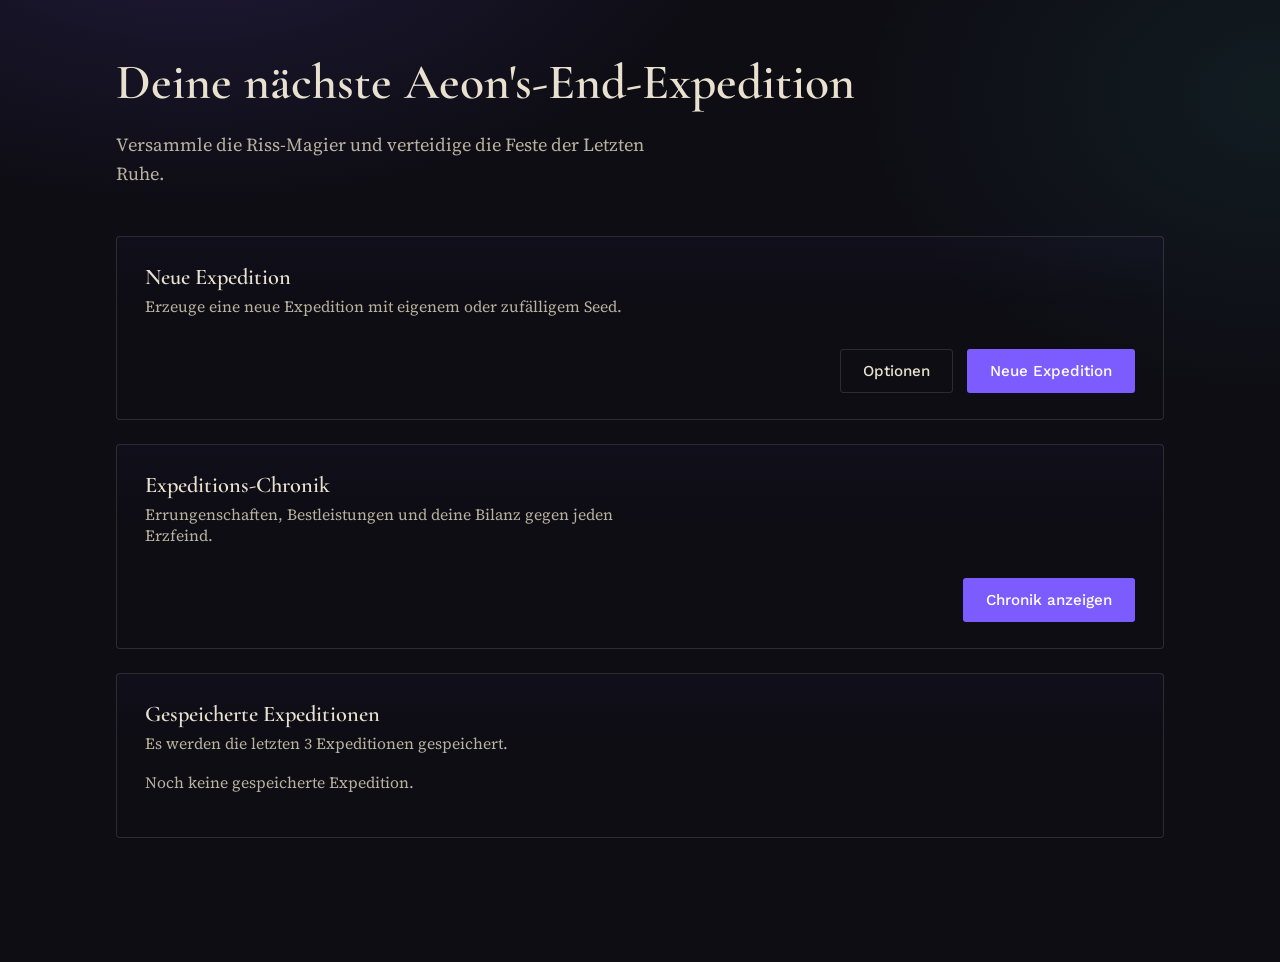
==== commit 8d28fc26: "hide title bar in tablet mode and home" ====
--- a/index.html
+++ b/index.html
@@ -6,7 +6,7 @@
 <title>Chronik der Feste — (Expeditions-Generator)</title>
 <link rel="preconnect" href="https://fonts.googleapis.com">
 <link href="https://fonts.googleapis.com/css2?family=Cormorant+Garamond:wght@500;600;700&family=Source+Serif+4:ital,wght@0,400;0,600;1,400&family=Work+Sans:wght@400;500;600&display=swap" rel="stylesheet">
-<link rel="stylesheet" href="styles.css?v=20261008-7">
+<link rel="stylesheet" href="styles.css?v=20261008-8">
 
 <!-- PWA / "Zum Home-Bildschirm hinzufügen" auf iPad -->
 <link rel="manifest" href="manifest.json">
--- a/styles.css
+++ b/styles.css
@@ -140,6 +140,11 @@
   letter-spacing: 0.02em;
   white-space: nowrap;
 }
+/* .sigilbar setzt display:flex (Autoren-Regel) und überschreibt damit das UA-Default [hidden]{display:none}
+   — ohne diese Regel blieb die Leiste trotz hidden-Attribut sichtbar (Startseite, Tablet-Kampf). */
+.sigilbar[hidden] { display: none; }
+/* Absicherung: im Tablet-Kampf-Screen nie anzeigen, unabhängig vom gesetzten hidden-Attribut. */
+body:has(#screen-battle:not([hidden]) #combatTabletView:not([hidden])) #topbar { display: none; }
 /* Titel links ist der Weg zur Startseite (ersetzt den früheren "Zur Startseite"-Button). */
 .sigilbar__brand--link {
   display: inline-flex;
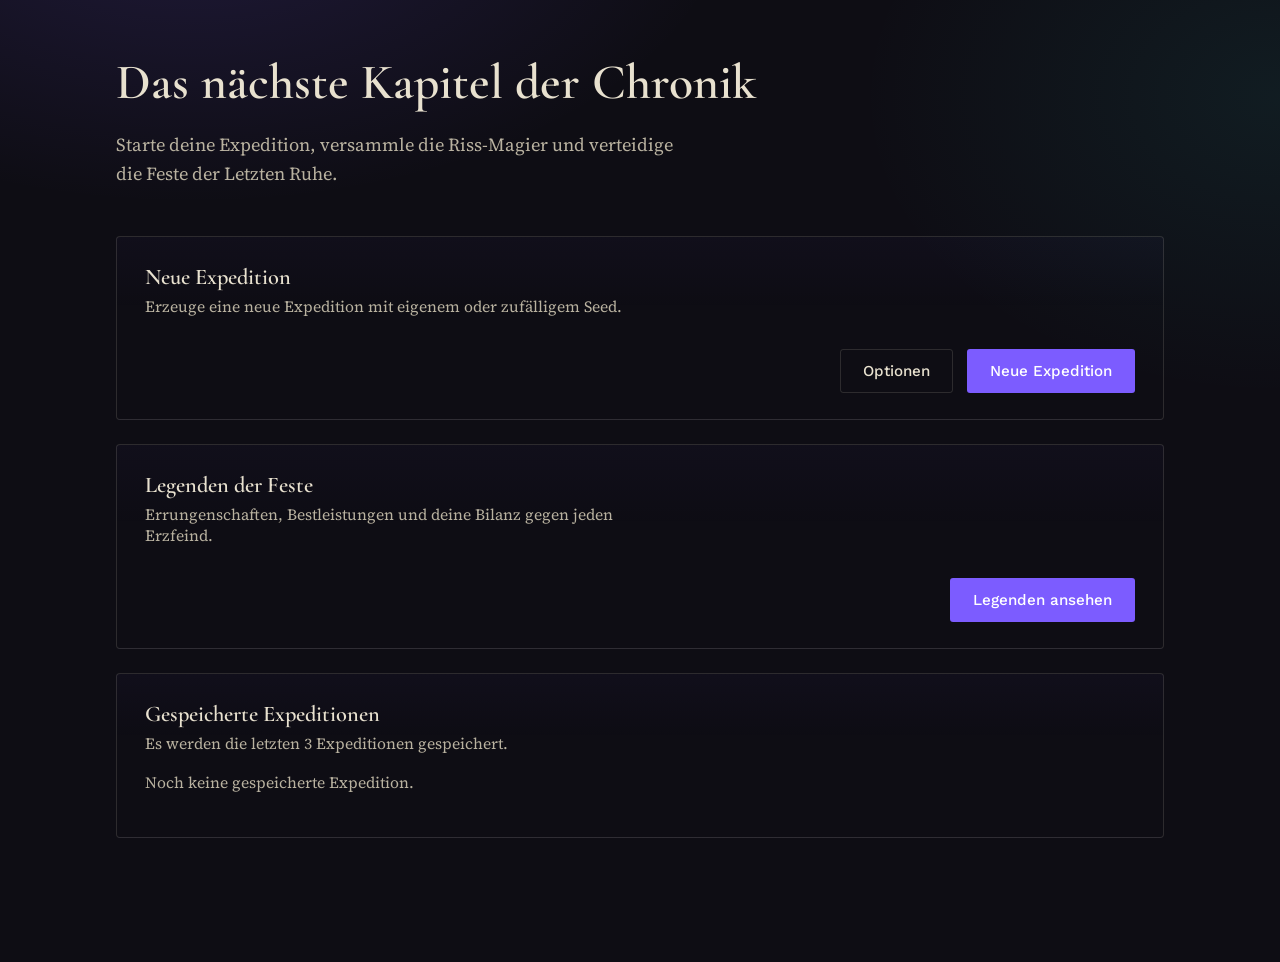
==== commit 8d24c394: "minor text changes" ====
--- a/index.html
+++ b/index.html
@@ -30,8 +30,8 @@
   <!-- ===================== Startseite ===================== -->
   <section class="screen" id="screen-home">
     <div class="hero">
-      <h1 class="hero__title">Deine nächste Aeon's-End-Expedition</h1>
-      <p class="hero__lede">Versammle die Riss-Magier und verteidige die Feste der Letzten Ruhe.</p>
+      <h1 class="hero__title">Das nächste Kapitel der Chronik</h1>
+      <p class="hero__lede">Starte deine Expedition, versammle die Riss-Magier und verteidige die Feste der Letzten Ruhe.</p>
     </div>
 
     <div class="panel">
@@ -45,10 +45,10 @@
     </div>
 
     <div class="panel">
-      <div class="panel__title">Expeditions-Chronik</div>
+      <div class="panel__title">Legenden der Feste</div>
       <p class="panel__hint">Errungenschaften, Bestleistungen und deine Bilanz gegen jeden Erzfeind.</p>
       <div class="actions actions--end">
-        <button class="btn btn--primary" id="btnChronicle">Chronik anzeigen</button>
+        <button class="btn btn--primary" id="btnChronicle">Legenden ansehen</button>
       </div>
     </div>
 
@@ -59,9 +59,9 @@
     </div>
   </section>
 
-  <!-- ===================== Expeditions-Chronik ===================== -->
+  <!-- ===================== Legenden der Feste (Statistik) ===================== -->
   <section class="screen" id="screen-chronicle">
-    <h1 class="section-title">Expeditions-Chronik</h1>
+    <h1 class="section-title">Legenden der Feste</h1>
     <p class="section-lede">Dein Fortschritt über alle Expeditionen hinweg: Errungenschaften, Bestleistungen und deine Bilanz gegen jeden Erzfeind.</p>
 
     <div class="panel">
@@ -90,7 +90,7 @@
   <!-- ===================== Optionen ===================== -->
   <section class="screen" id="screen-options">
     <h1 class="section-title">Optionen</h1>
-    <p class="section-lede">Wähle, welche Erweiterungen für Magier/Erzfeinde/Schätze zur Verfügung stehen sollen, und ob der Marktplatz aus einem abweichenden Erweiterungs-Pool gespeist werden soll.</p>
+    <p class="section-lede">Wähle, welche Erweiterungen für Aeon's End zur Verfügung stehen sollen.</p>
 
     <div class="panel">
       <div class="panel__title">Erweiterungen (Magier / Erzfeinde / Schätze)</div>
@@ -99,7 +99,7 @@
 
     <div class="panel">
       <div class="panel__title">Marktplatz-Setup</div>
-      <p class="panel__hint">Aus dem Original-Randomizer übernommene Setups steuern, mit welchen Kosten-Einschränkungen die 4 Zauber / 3 Kristalle / 2 Artefakte des Start-Marktplatzes gezogen werden. Mehrere Setups können gleichzeitig aktiv sein — bei jeder neuen Expedition wird eines davon deterministisch über den Seed ausgewählt. Farben: Violett = Kristall, Blau = Artefakt, Beige = Zauber.</p>
+      <p class="panel__hint">Wähle, mit welchen Kosten-Einschränkungen die 4 Zauber / 3 Kristalle / 2 Artefakte des Start-Marktplatzes gezogen werden. Mehrere Setups können gleichzeitig aktiv sein — bei jeder neuen Expedition wird eines davon deterministisch über den Seed ausgewählt. Farben: Violett = Kristall, Blau = Artefakt, Beige = Zauber.</p>
       <div id="optionsMarketSetups"></div>
     </div>
 
@@ -137,7 +137,7 @@
         <input type="checkbox" id="optTabletMode">
         <label for="optTabletMode">
           <span class="tord-check-row__title">Tablet-Modus</span>
-          <span class="tord-check-row__hint">Aus: klassische Ansicht. An: neue, tablet-optimierte Ansicht mit größeren Karten und HP-Zählern.</span>
+          <span class="tord-check-row__hint">Aus: klassische Ansicht. An: tablet-optimierte Ansicht mit größeren Karten und HP-Zählern.</span>
         </label>
       </div>
     </div>
@@ -615,6 +615,6 @@
 <script src="plan.js?v=20260925-2"></script>
 <script src="achievements.js?v=20261006-2"></script>
 <script src="treasure-icons.js?v=20261007-1"></script>
-<script src="app.js?v=20261008-1"></script>
+<script src="app.js?v=20261008-4"></script>
 </body>
 </html>
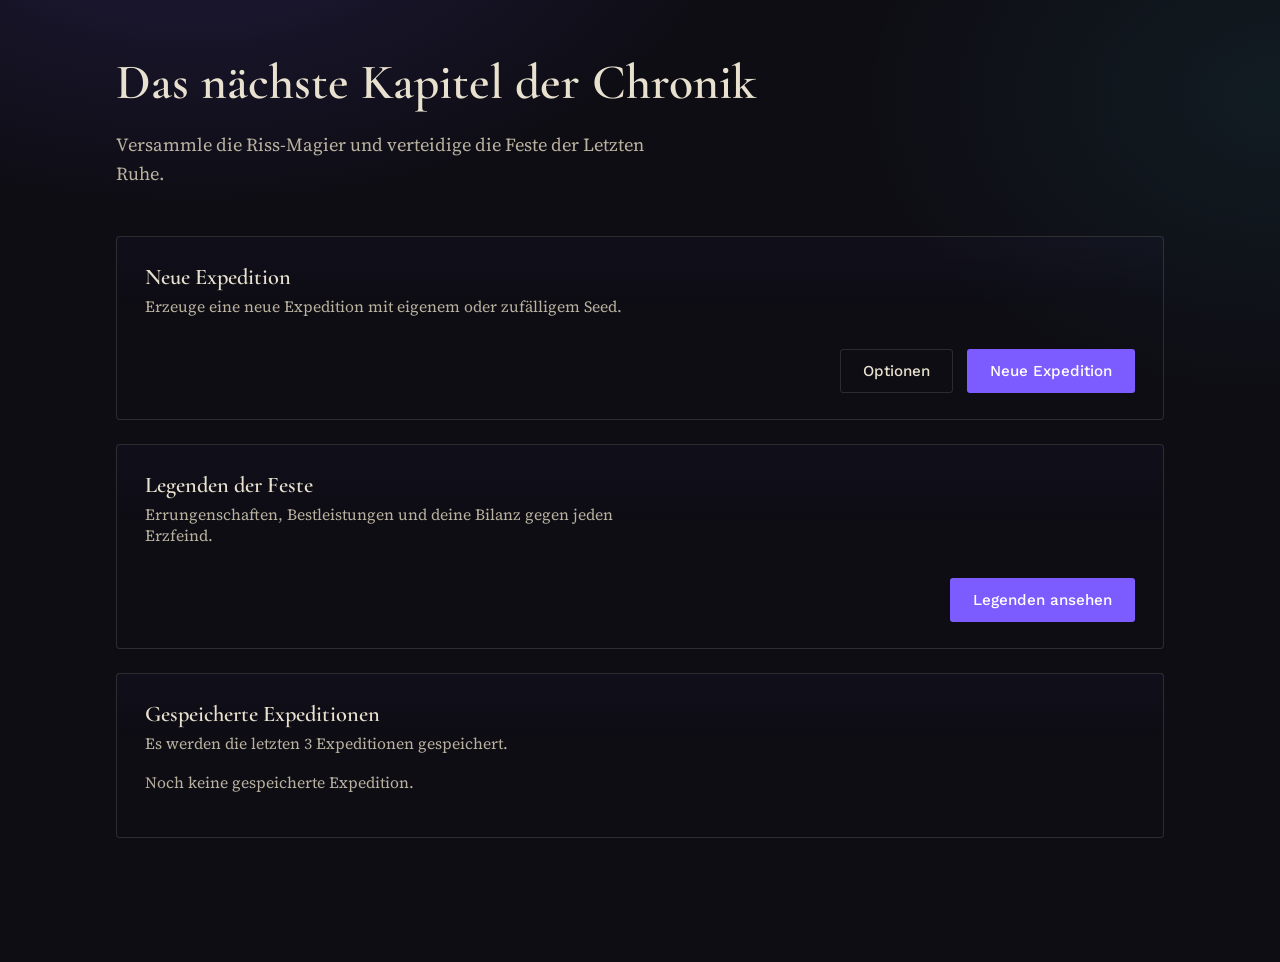
==== commit 6ebcb455: "minor text change on start page" ====
--- a/index.html
+++ b/index.html
@@ -31,7 +31,7 @@
   <section class="screen" id="screen-home">
     <div class="hero">
       <h1 class="hero__title">Das nächste Kapitel der Chronik</h1>
-      <p class="hero__lede">Starte deine Expedition, versammle die Riss-Magier und verteidige die Feste der Letzten Ruhe.</p>
+      <p class="hero__lede">Versammle die Riss-Magier und verteidige die Feste der Letzten Ruhe.</p>
     </div>
 
     <div class="panel">
